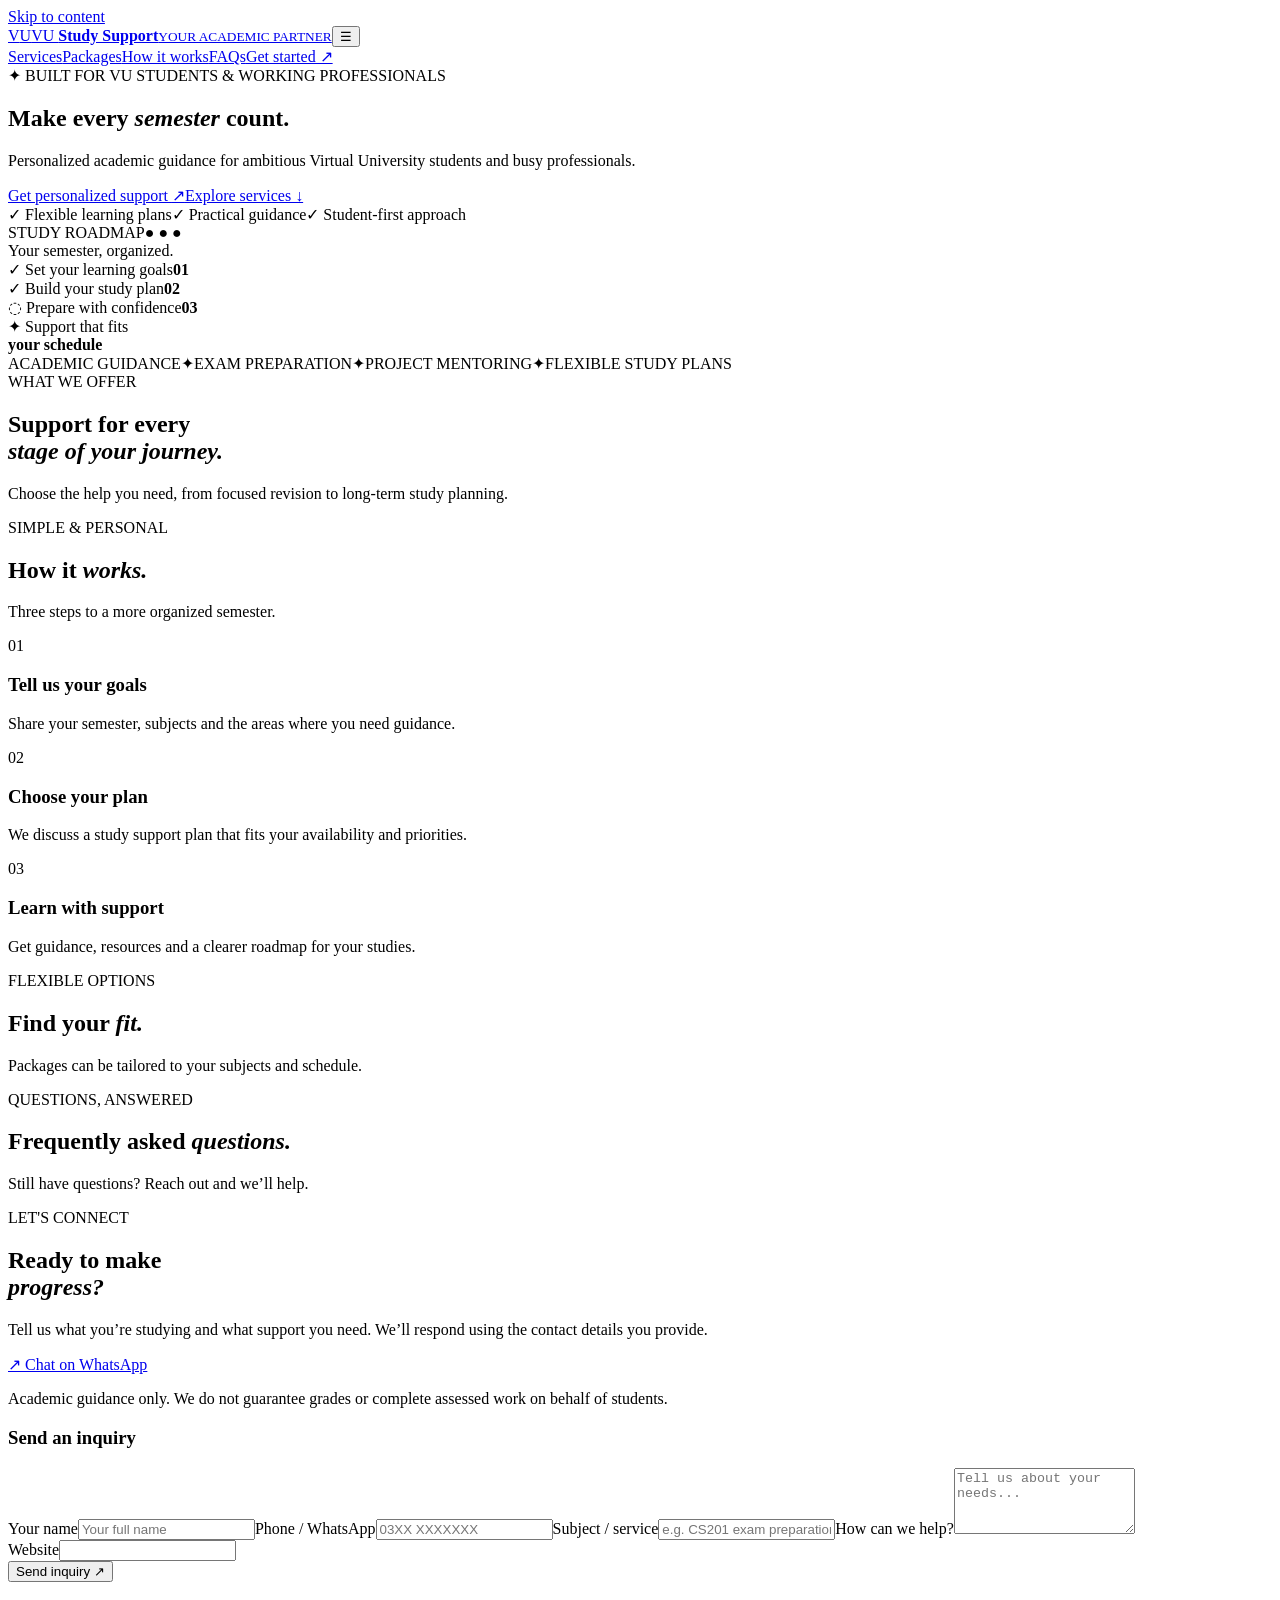
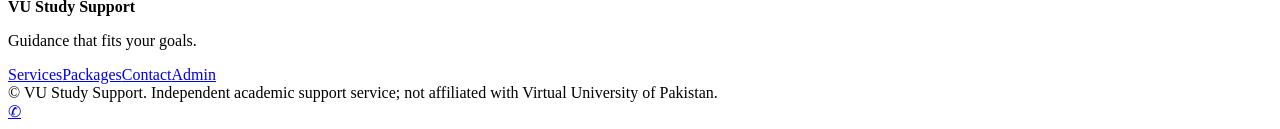
==== index.html @ 4fbc4554 "Add files via upload" ====
<!doctype html><html lang="en"><head><meta charset="utf-8"><meta name="viewport" content="width=device-width, initial-scale=1"><meta name="theme-color" content="#071327"><meta name="description" content="Flexible Virtual University study planning, academic guidance and exam preparation for busy students."><title>VU Study Support | Learn with confidence</title><link rel="stylesheet" href="/static/site.css" defer></head><body><a class="skip" href="#main">Skip to content</a><header class="nav shell"><a href="/" class="logo"><span class="logo-mark">V<span>U</span></span><span>VU <b>Study Support</b><small>YOUR ACADEMIC PARTNER</small></span></a><button id="menu" class="menu" aria-label="Toggle navigation" aria-expanded="false">☰</button><nav id="links"><a href="#services">Services</a><a href="#packages">Packages</a><a href="#process">How it works</a><a href="#faq">FAQs</a><a class="nav-cta" href="#contact">Get started ↗</a></nav></header><main id="main"><section class="hero"><div class="shell hero-grid"><div><div class="eyebrow">✦ BUILT FOR VU STUDENTS & WORKING PROFESSIONALS</div><h1>Make every <em>semester</em> count.</h1><p id="hero-subtitle" class="lead">Personalized academic guidance for ambitious Virtual University students and busy professionals.</p><div class="hero-actions"><a class="btn primary" href="#contact">Get personalized support <span>↗</span></a><a class="btn secondary" href="#services">Explore services ↓</a></div><div class="trust"><span>✓ Flexible learning plans</span><span>✓ Practical guidance</span><span>✓ Student-first approach</span></div></div><div class="hero-art"><div class="orb"></div><div class="glass big"><div class="glass-head"><span class="pill">STUDY ROADMAP</span><span class="dots">● ● ●</span></div><div class="progress-title">Your semester, organized.</div><div class="progress-bar"><span></span></div><div class="tasks"><div>✓ <span>Set your learning goals</span><b>01</b></div><div>✓ <span>Build your study plan</span><b>02</b></div><div>◌ <span>Prepare with confidence</span><b>03</b></div></div></div><div class="glass floating">✦ <span>Support that fits<br><b>your schedule</b></span></div></div></div></section><section class="strip"><div class="shell strip-items"><span>ACADEMIC GUIDANCE</span><span>✦</span><span>EXAM PREPARATION</span><span>✦</span><span>PROJECT MENTORING</span><span>✦</span><span>FLEXIBLE STUDY PLANS</span></div></section><section id="services" class="section shell"><div class="section-top"><div><div class="eyebrow dark">WHAT WE OFFER</div><h2>Support for every<br><em>stage of your journey.</em></h2></div><p>Choose the help you need, from focused revision to long-term study planning.</p></div><div id="service-grid" class="cards three" aria-live="polite"></div></section><section id="process" class="section tinted"><div class="shell"><div class="center"><div class="eyebrow dark">SIMPLE & PERSONAL</div><h2>How it <em>works.</em></h2><p>Three steps to a more organized semester.</p></div><div class="cards three steps"><article><span>01</span><h3>Tell us your goals</h3><p>Share your semester, subjects and the areas where you need guidance.</p></article><article><span>02</span><h3>Choose your plan</h3><p>We discuss a study support plan that fits your availability and priorities.</p></article><article><span>03</span><h3>Learn with support</h3><p>Get guidance, resources and a clearer roadmap for your studies.</p></article></div></div></section><section id="packages" class="section shell"><div class="center"><div class="eyebrow dark">FLEXIBLE OPTIONS</div><h2>Find your <em>fit.</em></h2><p>Packages can be tailored to your subjects and schedule.</p></div><div id="package-grid" class="cards three"></div></section><section id="faq" class="section tinted"><div class="shell faq-layout"><div><div class="eyebrow dark">QUESTIONS, ANSWERED</div><h2>Frequently asked <em>questions.</em></h2><p>Still have questions? Reach out and we’ll help.</p></div><div id="faq-list"></div></div></section><section id="contact" class="section shell contact-layout"><div><div class="eyebrow dark">LET'S CONNECT</div><h2>Ready to make<br><em>progress?</em></h2><p>Tell us what you’re studying and what support you need. We’ll respond using the contact details you provide.</p><a id="whatsapp-link" class="whatsapp-link" href="https://wa.me/923098851445" target="_blank" rel="noopener noreferrer">↗ Chat on WhatsApp</a><p class="tiny">Academic guidance only. We do not guarantee grades or complete assessed work on behalf of students.</p></div><form id="inquiry-form" class="form-card"><h3>Send an inquiry</h3><label>Your name<input name="name" required minlength="2" maxlength="80" autocomplete="name" placeholder="Your full name"></label><label>Phone / WhatsApp<input name="phone" required minlength="9" maxlength="22" autocomplete="tel" placeholder="03XX XXXXXXX"></label><label>Subject / service<input name="subject" required minlength="2" maxlength="100" placeholder="e.g. CS201 exam preparation"></label><label>How can we help?<textarea name="message" required minlength="5" maxlength="1500" rows="4" placeholder="Tell us about your needs..."></textarea></label><div class="honeypot"><label>Website<input name="website" tabindex="-1" autocomplete="off"></label></div><button type="submit" class="btn primary wide">Send inquiry ↗</button><p id="form-status" role="status" aria-live="polite"></p></form></section></main><footer><div class="shell footer-inner"><div><strong>VU Study Support</strong><p>Guidance that fits your goals.</p></div><div><a href="#services">Services</a><a href="#packages">Packages</a><a href="#contact">Contact</a><a href="/admin">Admin</a></div></div><div class="shell footer-bottom">© <span id="year"></span> VU Study Support. Independent academic support service; not affiliated with Virtual University of Pakistan.</div></footer><a id="floating-wa" class="wa-float" href="https://wa.me/923098851445" target="_blank" rel="noopener noreferrer" aria-label="Contact on WhatsApp">✆</a><script src="/static/site.js" defer></script></body></html>
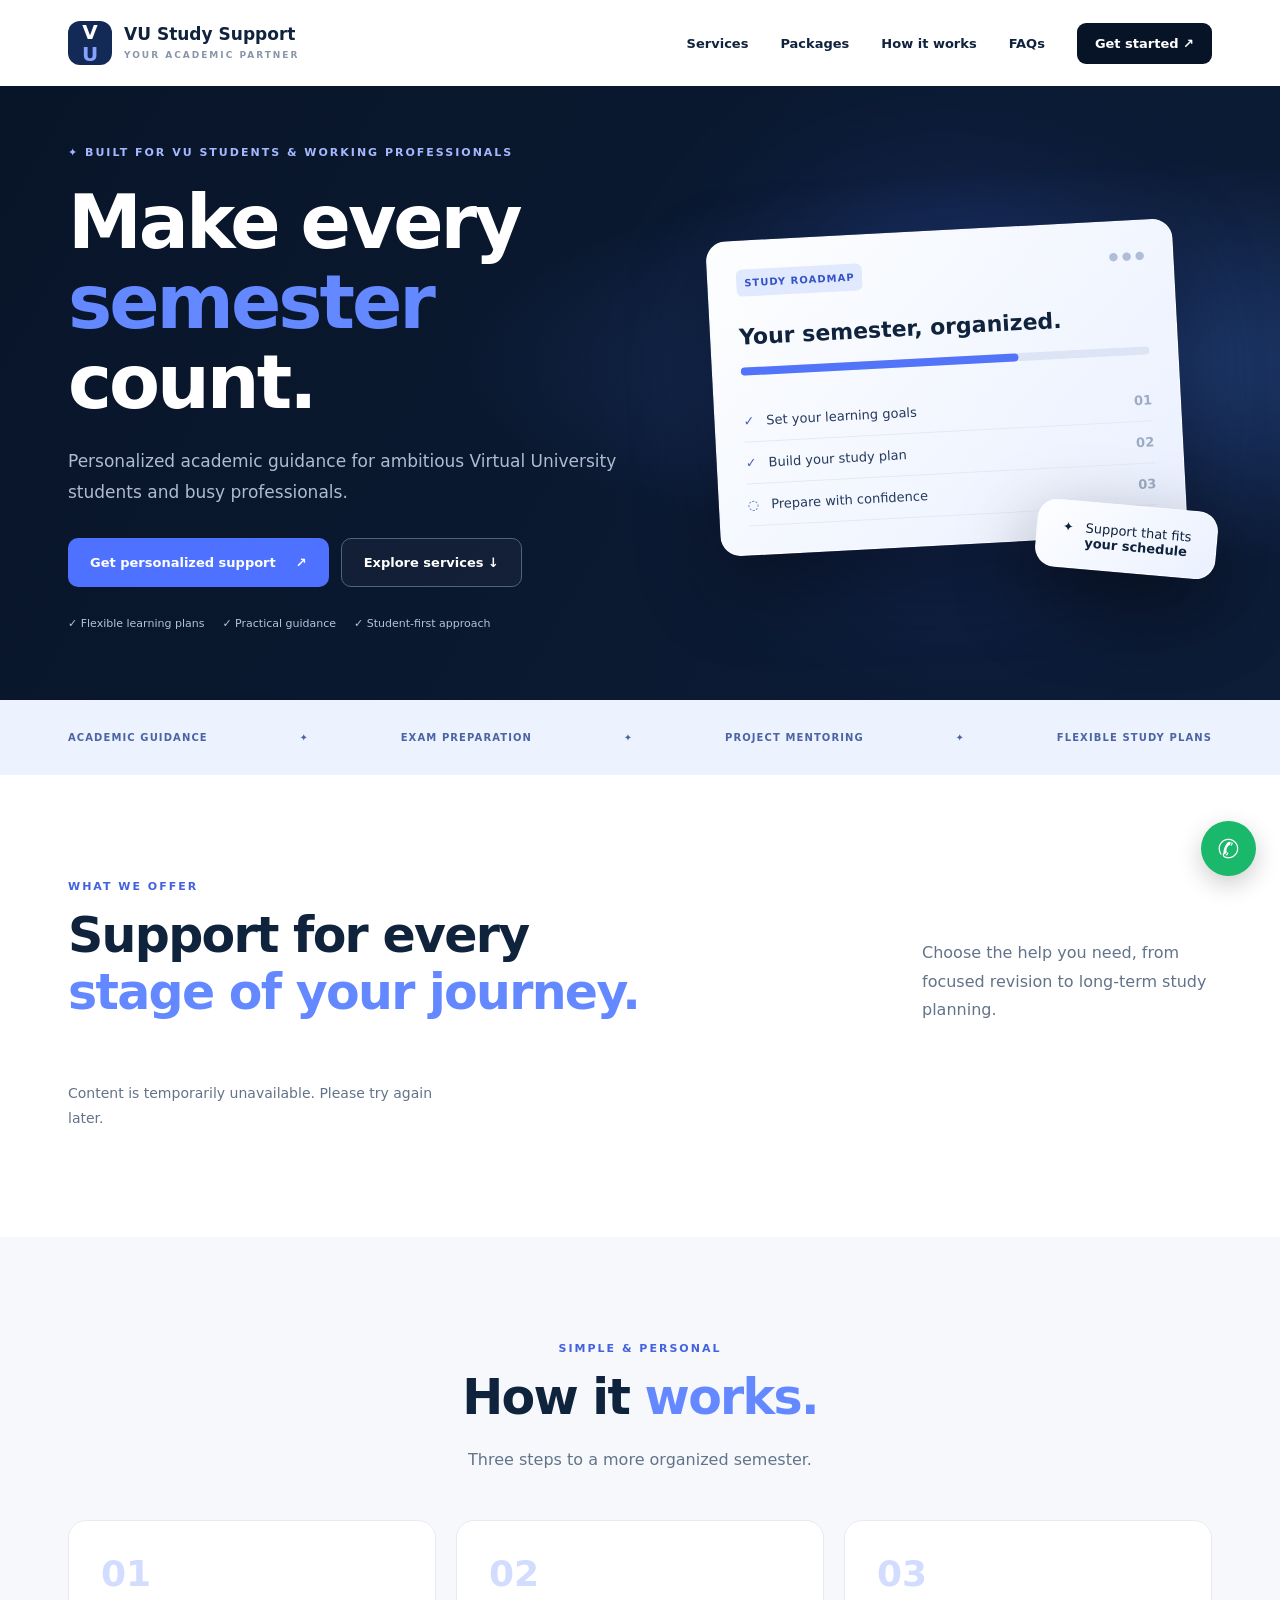
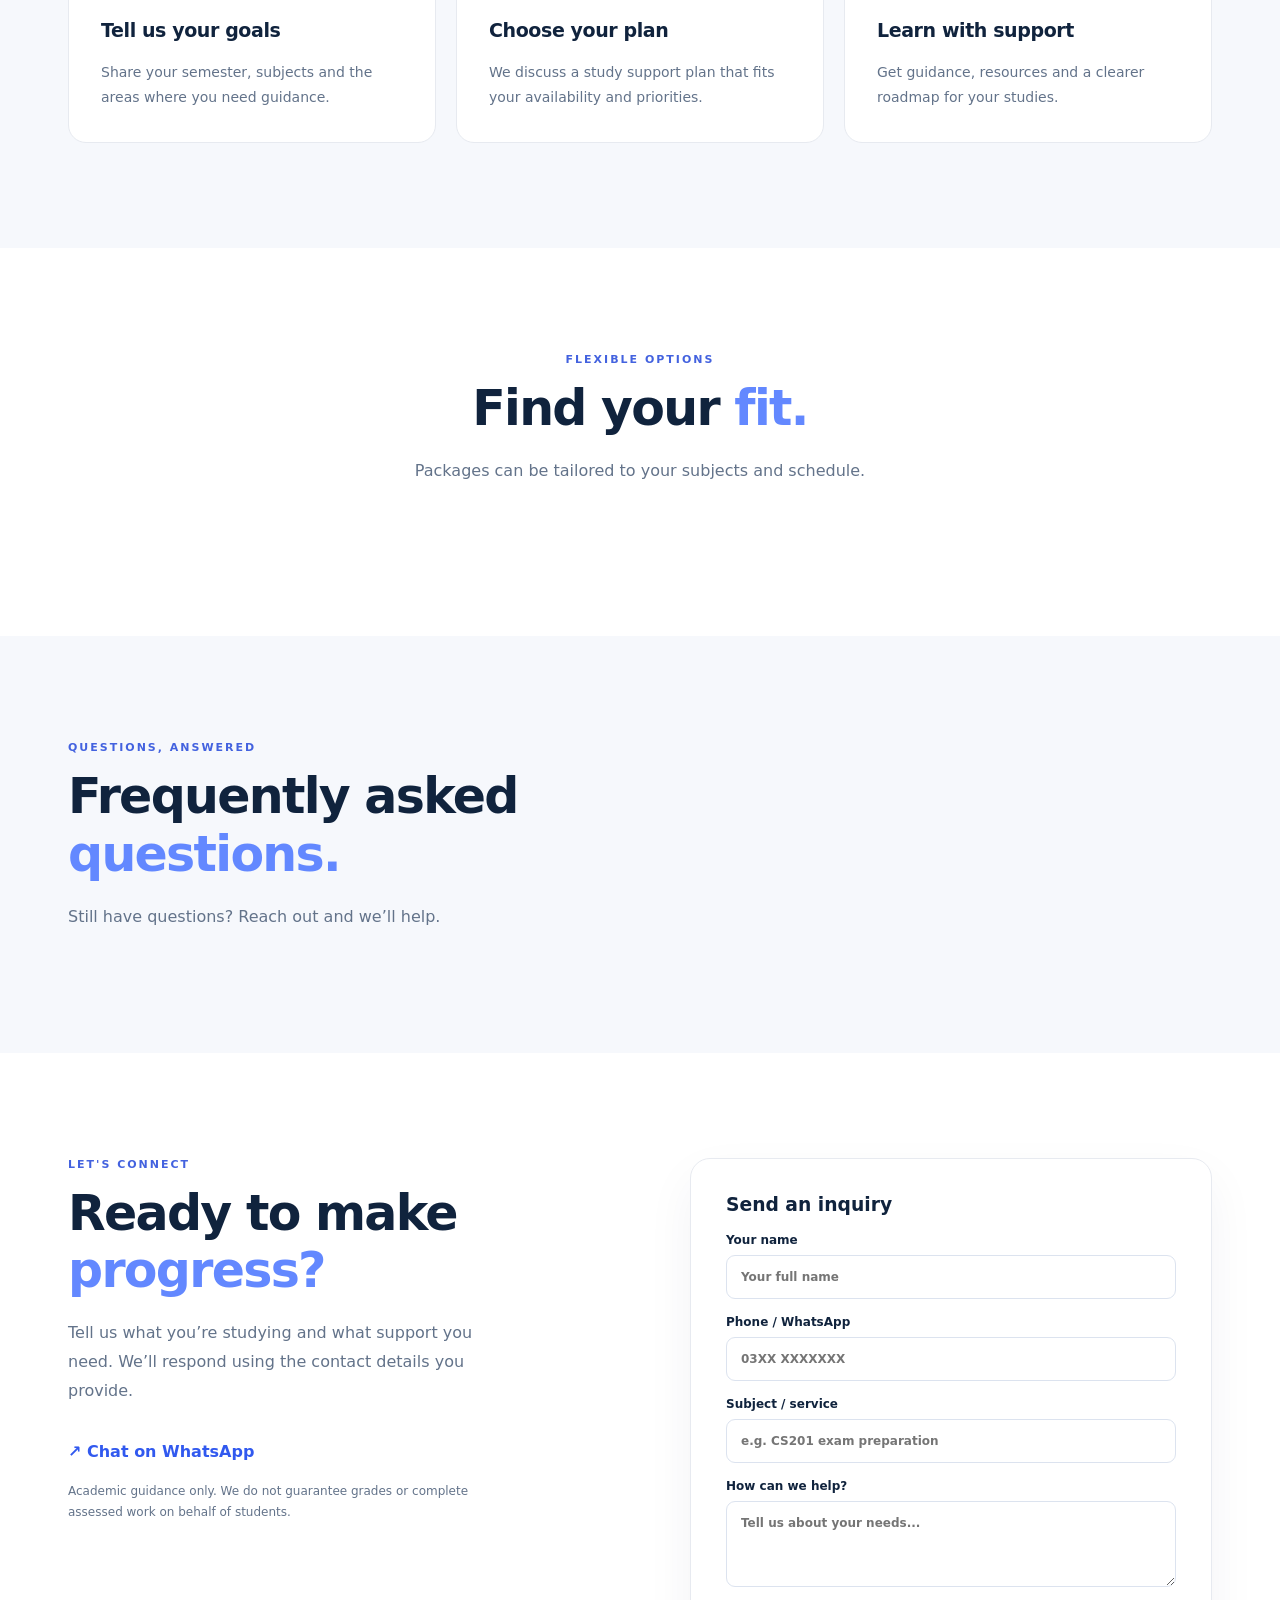
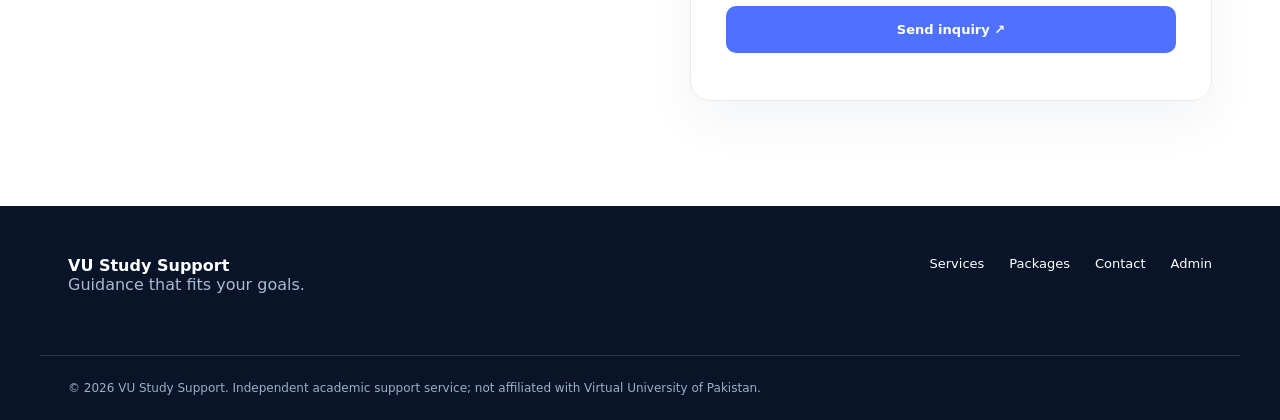
==== commit 06bc6f50: "Fix stylesheet and JS URLs for Vercel static hosting" ====
--- a/index.html
+++ b/index.html
@@ -1 +1 @@
-<!doctype html><html lang="en"><head><meta charset="utf-8"><meta name="viewport" content="width=device-width, initial-scale=1"><meta name="theme-color" content="#071327"><meta name="description" content="Flexible Virtual University study planning, academic guidance and exam preparation for busy students."><title>VU Study Support | Learn with confidence</title><link rel="stylesheet" href="/static/site.css" defer></head><body><a class="skip" href="#main">Skip to content</a><header class="nav shell"><a href="/" class="logo"><span class="logo-mark">V<span>U</span></span><span>VU <b>Study Support</b><small>YOUR ACADEMIC PARTNER</small></span></a><button id="menu" class="menu" aria-label="Toggle navigation" aria-expanded="false">☰</button><nav id="links"><a href="#services">Services</a><a href="#packages">Packages</a><a href="#process">How it works</a><a href="#faq">FAQs</a><a class="nav-cta" href="#contact">Get started ↗</a></nav></header><main id="main"><section class="hero"><div class="shell hero-grid"><div><div class="eyebrow">✦ BUILT FOR VU STUDENTS & WORKING PROFESSIONALS</div><h1>Make every <em>semester</em> count.</h1><p id="hero-subtitle" class="lead">Personalized academic guidance for ambitious Virtual University students and busy professionals.</p><div class="hero-actions"><a class="btn primary" href="#contact">Get personalized support <span>↗</span></a><a class="btn secondary" href="#services">Explore services ↓</a></div><div class="trust"><span>✓ Flexible learning plans</span><span>✓ Practical guidance</span><span>✓ Student-first approach</span></div></div><div class="hero-art"><div class="orb"></div><div class="glass big"><div class="glass-head"><span class="pill">STUDY ROADMAP</span><span class="dots">● ● ●</span></div><div class="progress-title">Your semester, organized.</div><div class="progress-bar"><span></span></div><div class="tasks"><div>✓ <span>Set your learning goals</span><b>01</b></div><div>✓ <span>Build your study plan</span><b>02</b></div><div>◌ <span>Prepare with confidence</span><b>03</b></div></div></div><div class="glass floating">✦ <span>Support that fits<br><b>your schedule</b></span></div></div></div></section><section class="strip"><div class="shell strip-items"><span>ACADEMIC GUIDANCE</span><span>✦</span><span>EXAM PREPARATION</span><span>✦</span><span>PROJECT MENTORING</span><span>✦</span><span>FLEXIBLE STUDY PLANS</span></div></section><section id="services" class="section shell"><div class="section-top"><div><div class="eyebrow dark">WHAT WE OFFER</div><h2>Support for every<br><em>stage of your journey.</em></h2></div><p>Choose the help you need, from focused revision to long-term study planning.</p></div><div id="service-grid" class="cards three" aria-live="polite"></div></section><section id="process" class="section tinted"><div class="shell"><div class="center"><div class="eyebrow dark">SIMPLE & PERSONAL</div><h2>How it <em>works.</em></h2><p>Three steps to a more organized semester.</p></div><div class="cards three steps"><article><span>01</span><h3>Tell us your goals</h3><p>Share your semester, subjects and the areas where you need guidance.</p></article><article><span>02</span><h3>Choose your plan</h3><p>We discuss a study support plan that fits your availability and priorities.</p></article><article><span>03</span><h3>Learn with support</h3><p>Get guidance, resources and a clearer roadmap for your studies.</p></article></div></div></section><section id="packages" class="section shell"><div class="center"><div class="eyebrow dark">FLEXIBLE OPTIONS</div><h2>Find your <em>fit.</em></h2><p>Packages can be tailored to your subjects and schedule.</p></div><div id="package-grid" class="cards three"></div></section><section id="faq" class="section tinted"><div class="shell faq-layout"><div><div class="eyebrow dark">QUESTIONS, ANSWERED</div><h2>Frequently asked <em>questions.</em></h2><p>Still have questions? Reach out and we’ll help.</p></div><div id="faq-list"></div></div></section><section id="contact" class="section shell contact-layout"><div><div class="eyebrow dark">LET'S CONNECT</div><h2>Ready to make<br><em>progress?</em></h2><p>Tell us what you’re studying and what support you need. We’ll respond using the contact details you provide.</p><a id="whatsapp-link" class="whatsapp-link" href="https://wa.me/923098851445" target="_blank" rel="noopener noreferrer">↗ Chat on WhatsApp</a><p class="tiny">Academic guidance only. We do not guarantee grades or complete assessed work on behalf of students.</p></div><form id="inquiry-form" class="form-card"><h3>Send an inquiry</h3><label>Your name<input name="name" required minlength="2" maxlength="80" autocomplete="name" placeholder="Your full name"></label><label>Phone / WhatsApp<input name="phone" required minlength="9" maxlength="22" autocomplete="tel" placeholder="03XX XXXXXXX"></label><label>Subject / service<input name="subject" required minlength="2" maxlength="100" placeholder="e.g. CS201 exam preparation"></label><label>How can we help?<textarea name="message" required minlength="5" maxlength="1500" rows="4" placeholder="Tell us about your needs..."></textarea></label><div class="honeypot"><label>Website<input name="website" tabindex="-1" autocomplete="off"></label></div><button type="submit" class="btn primary wide">Send inquiry ↗</button><p id="form-status" role="status" aria-live="polite"></p></form></section></main><footer><div class="shell footer-inner"><div><strong>VU Study Support</strong><p>Guidance that fits your goals.</p></div><div><a href="#services">Services</a><a href="#packages">Packages</a><a href="#contact">Contact</a><a href="/admin">Admin</a></div></div><div class="shell footer-bottom">© <span id="year"></span> VU Study Support. Independent academic support service; not affiliated with Virtual University of Pakistan.</div></footer><a id="floating-wa" class="wa-float" href="https://wa.me/923098851445" target="_blank" rel="noopener noreferrer" aria-label="Contact on WhatsApp">✆</a><script src="/static/site.js" defer></script></body></html>
+<!doctype html><html lang="en"><head><meta charset="utf-8"><meta name="viewport" content="width=device-width, initial-scale=1"><meta name="theme-color" content="#071327"><meta name="description" content="Flexible Virtual University study planning, academic guidance and exam preparation for busy students."><title>VU Study Support | Learn with confidence</title><link rel="stylesheet" href="/site.css"></head><body><a class="skip" href="#main">Skip to content</a><header class="nav shell"><a href="/" class="logo"><span class="logo-mark">V<span>U</span></span><span>VU <b>Study Support</b><small>YOUR ACADEMIC PARTNER</small></span></a><button id="menu" class="menu" aria-label="Toggle navigation" aria-expanded="false">☰</button><nav id="links"><a href="#services">Services</a><a href="#packages">Packages</a><a href="#process">How it works</a><a href="#faq">FAQs</a><a class="nav-cta" href="#contact">Get started ↗</a></nav></header><main id="main"><section class="hero"><div class="shell hero-grid"><div><div class="eyebrow">✦ BUILT FOR VU STUDENTS & WORKING PROFESSIONALS</div><h1>Make every <em>semester</em> count.</h1><p id="hero-subtitle" class="lead">Personalized academic guidance for ambitious Virtual University students and busy professionals.</p><div class="hero-actions"><a class="btn primary" href="#contact">Get personalized support <span>↗</span></a><a class="btn secondary" href="#services">Explore services ↓</a></div><div class="trust"><span>✓ Flexible learning plans</span><span>✓ Practical guidance</span><span>✓ Student-first approach</span></div></div><div class="hero-art"><div class="orb"></div><div class="glass big"><div class="glass-head"><span class="pill">STUDY ROADMAP</span><span class="dots">● ● ●</span></div><div class="progress-title">Your semester, organized.</div><div class="progress-bar"><span></span></div><div class="tasks"><div>✓ <span>Set your learning goals</span><b>01</b></div><div>✓ <span>Build your study plan</span><b>02</b></div><div>◌ <span>Prepare with confidence</span><b>03</b></div></div></div><div class="glass floating">✦ <span>Support that fits<br><b>your schedule</b></span></div></div></div></section><section class="strip"><div class="shell strip-items"><span>ACADEMIC GUIDANCE</span><span>✦</span><span>EXAM PREPARATION</span><span>✦</span><span>PROJECT MENTORING</span><span>✦</span><span>FLEXIBLE STUDY PLANS</span></div></section><section id="services" class="section shell"><div class="section-top"><div><div class="eyebrow dark">WHAT WE OFFER</div><h2>Support for every<br><em>stage of your journey.</em></h2></div><p>Choose the help you need, from focused revision to long-term study planning.</p></div><div id="service-grid" class="cards three" aria-live="polite"></div></section><section id="process" class="section tinted"><div class="shell"><div class="center"><div class="eyebrow dark">SIMPLE & PERSONAL</div><h2>How it <em>works.</em></h2><p>Three steps to a more organized semester.</p></div><div class="cards three steps"><article><span>01</span><h3>Tell us your goals</h3><p>Share your semester, subjects and the areas where you need guidance.</p></article><article><span>02</span><h3>Choose your plan</h3><p>We discuss a study support plan that fits your availability and priorities.</p></article><article><span>03</span><h3>Learn with support</h3><p>Get guidance, resources and a clearer roadmap for your studies.</p></article></div></div></section><section id="packages" class="section shell"><div class="center"><div class="eyebrow dark">FLEXIBLE OPTIONS</div><h2>Find your <em>fit.</em></h2><p>Packages can be tailored to your subjects and schedule.</p></div><div id="package-grid" class="cards three"></div></section><section id="faq" class="section tinted"><div class="shell faq-layout"><div><div class="eyebrow dark">QUESTIONS, ANSWERED</div><h2>Frequently asked <em>questions.</em></h2><p>Still have questions? Reach out and we’ll help.</p></div><div id="faq-list"></div></div></section><section id="contact" class="section shell contact-layout"><div><div class="eyebrow dark">LET'S CONNECT</div><h2>Ready to make<br><em>progress?</em></h2><p>Tell us what you’re studying and what support you need. We’ll respond using the contact details you provide.</p><a id="whatsapp-link" class="whatsapp-link" href="https://wa.me/923098851445" target="_blank" rel="noopener noreferrer">↗ Chat on WhatsApp</a><p class="tiny">Academic guidance only. We do not guarantee grades or complete assessed work on behalf of students.</p></div><form id="inquiry-form" class="form-card"><h3>Send an inquiry</h3><label>Your name<input name="name" required minlength="2" maxlength="80" autocomplete="name" placeholder="Your full name"></label><label>Phone / WhatsApp<input name="phone" required minlength="9" maxlength="22" autocomplete="tel" placeholder="03XX XXXXXXX"></label><label>Subject / service<input name="subject" required minlength="2" maxlength="100" placeholder="e.g. CS201 exam preparation"></label><label>How can we help?<textarea name="message" required minlength="5" maxlength="1500" rows="4" placeholder="Tell us about your needs..."></textarea></label><div class="honeypot"><label>Website<input name="website" tabindex="-1" autocomplete="off"></label></div><button type="submit" class="btn primary wide">Send inquiry ↗</button><p id="form-status" role="status" aria-live="polite"></p></form></section></main><footer><div class="shell footer-inner"><div><strong>VU Study Support</strong><p>Guidance that fits your goals.</p></div><div><a href="#services">Services</a><a href="#packages">Packages</a><a href="#contact">Contact</a><a href="/admin">Admin</a></div></div><div class="shell footer-bottom">© <span id="year"></span> VU Study Support. Independent academic support service; not affiliated with Virtual University of Pakistan.</div></footer><a id="floating-wa" class="wa-float" href="https://wa.me/923098851445" target="_blank" rel="noopener noreferrer" aria-label="Contact on WhatsApp">✆</a><script src="/site.js" defer></script></body></html>
--- a/site.css
+++ b/site.css
@@ -0,0 +1,2 @@
+@import url('');
+:root{--ink:#10233d;--muted:#63738a;--navy:#071327;--blue:#3159ef;--line:#e7eaf0;--cream:#f6f8fc;--radius:18px;font-family:Inter,ui-sans-serif,system-ui,-apple-system,Segoe UI,Arial,sans-serif}*{box-sizing:border-box}html{scroll-behavior:smooth}body{margin:0;color:var(--ink);background:white}a{color:inherit;text-decoration:none}button,input,textarea{font:inherit}button{cursor:pointer}.shell{max-width:1200px;padding:0 28px;margin:auto}.skip{position:absolute;left:-9999px}.skip:focus{left:15px;top:15px;z-index:99;background:#fff;padding:10px}.nav{height:86px;display:flex;align-items:center;justify-content:space-between;gap:30px}.logo{display:flex;align-items:center;gap:12px;font-size:17px;font-weight:600;line-height:1.1}.logo small{display:block;font-size:9px;letter-spacing:2px;color:#8996aa;margin-top:7px}.logo-mark{display:grid;place-items:center;background:#142a56;color:#fff;border-radius:12px;width:44px;height:44px;font-weight:800;font-size:20px}.logo-mark span{color:#86a2ff}.nav nav{display:flex;align-items:center;gap:32px;font-size:13px;font-weight:650}.nav nav a:hover{color:var(--blue)}.nav-cta{padding:13px 18px;background:var(--navy);border-radius:9px;color:#fff!important}.menu{display:none;background:none;border:0;font-size:24px}.hero{background:radial-gradient(ellipse at 88% 45%,#1d3769 0%,transparent 42%),linear-gradient(120deg,#081529,#0d1c37);color:#fff;overflow:hidden}.hero-grid{min-height:595px;display:grid;grid-template-columns:1.08fr 1fr;align-items:center;gap:40px;padding-top:60px;padding-bottom:70px}.eyebrow{font-size:11px;font-weight:800;letter-spacing:2px;color:#a5b8ff}.eyebrow.dark{color:#4362df}h1,h2,h3,p{margin-top:0}h1{font-size:clamp(46px,5.8vw,77px);line-height:1.075;letter-spacing:-3px;margin:24px 0}h1 em,h2 em{font-style:normal;color:#6388ff}.lead{font-size:17px;line-height:1.8;color:#aebbd1;max-width:550px}.hero-actions{display:flex;gap:12px;flex-wrap:wrap;margin:30px 0}.btn{border:0;border-radius:10px;padding:16px 22px;font-size:13px;font-weight:750;display:inline-flex;align-items:center;justify-content:center;gap:20px;transition:transform .2s,box-shadow .2s}.btn:hover{transform:translateY(-2px);box-shadow:0 8px 20px #0002}.primary{background:#4e72ff;color:#fff}.secondary{border:1px solid #50627e;color:#fff;background:#ffffff08}.trust{display:flex;gap:18px;flex-wrap:wrap;font-size:11px;color:#b6c3d8}.hero-art{height:400px;position:relative;display:flex;align-items:center;justify-content:center}.orb{position:absolute;width:340px;height:340px;border-radius:50%;background:#3d65e9;filter:blur(95px);opacity:.32}.glass{background:linear-gradient(135deg,#fdfefe,#eaf0ff);border:1px solid #fff8;box-shadow:0 30px 80px #0006;color:var(--ink);border-radius:20px;position:relative}.glass.big{width:88%;padding:28px;transform:rotate(-3deg)}.glass-head{display:flex;justify-content:space-between}.pill{font-size:10px;color:#3454c7;background:#e1e9ff;padding:8px;border-radius:6px;font-weight:800;letter-spacing:1px}.dots{color:#afbdd7;font-size:11px}.progress-title{font-size:22px;font-weight:800;margin:28px 0 18px}.progress-bar{height:8px;border-radius:10px;background:#dce4f5}.progress-bar span{display:block;width:68%;height:100%;background:#5274f8;border-radius:10px}.tasks{margin-top:25px}.tasks div{padding:13px 0;border-bottom:1px solid #e5e9f2;display:flex;gap:12px;font-size:13px;color:#4964bd}.tasks span{flex:1;color:#253a5d}.tasks b{color:#9cabc3}.floating{position:absolute;right:-5px;bottom:15px;padding:18px 25px;display:flex;gap:12px;font-size:13px;transform:rotate(5deg)}.strip{background:#edf2ff}.strip-items{min-height:75px;display:flex;align-items:center;justify-content:space-between;gap:10px;font-size:10px;letter-spacing:1.1px;font-weight:850;color:#4b64a4}.section{padding-top:105px;padding-bottom:105px;scroll-margin-top:20px}.section-top{display:flex;align-items:end;justify-content:space-between;gap:50px;margin-bottom:40px}.section-top>p{max-width:290px}.section h2{font-size:clamp(32px,4vw,49px);line-height:1.17;letter-spacing:-1.7px;margin:14px 0 20px}.section p{color:var(--muted);line-height:1.8}.cards{display:grid;gap:20px}.three{grid-template-columns:repeat(3,minmax(0,1fr))}.service-card,.package-card,.steps article{padding:32px;border:1px solid var(--line);border-radius:var(--radius);background:#fff;transition:transform .2s,box-shadow .2s}.service-card:hover,.package-card:hover{transform:translateY(-4px);box-shadow:0 15px 35px #152c5212}.service-icon{width:50px;height:50px;display:grid;place-items:center;border-radius:12px;background:#eef2ff;color:#496af0;font-size:23px;margin-bottom:25px}.cards h3{font-size:19px;letter-spacing:-.4px}.cards p{font-size:14px;margin-bottom:0}.tinted{background:var(--cream)}.center{text-align:center;max-width:650px;margin:0 auto 45px}.steps article span{font-size:36px;font-weight:800;color:#d2dcff}.steps h3{margin-top:25px}.package-card{display:flex;flex-direction:column}.package-card:nth-child(2){border:2px solid #5274f8;box-shadow:0 15px 30px #496af011}.package-card .price{font-size:21px;font-weight:850;color:#3159ef;margin:18px 0}.package-card ul{list-style:none;padding:0;margin:8px 0 30px;flex:1}.package-card li{font-size:13px;padding:10px 0;border-bottom:1px solid var(--line)}.package-card li:before{content:'✓';color:#3159ef;margin-right:9px}.package-card .btn{background:#10233d;color:#fff}.faq-layout{display:grid;grid-template-columns:1fr 1.2fr;gap:80px}details{border-bottom:1px solid #dce2eb;padding:20px 0}summary{cursor:pointer;font-weight:750;list-style:none;display:flex;justify-content:space-between;gap:20px}summary:after{content:'+';color:#4e72ff;font-size:23px}details[open] summary:after{content:'−'}details p{font-size:14px;padding-top:12px}.contact-layout{display:grid;grid-template-columns:1fr 1fr;gap:100px}.contact-layout>div>p{max-width:420px}.whatsapp-link{display:inline-block;color:#3159ef;font-weight:800;margin:20px 0}.tiny{font-size:12px}.form-card{padding:35px;border:1px solid var(--line);border-radius:20px;box-shadow:0 20px 50px #142b4e0d}.form-card label{display:block;font-size:12px;font-weight:750;margin:16px 0}.form-card input,.form-card textarea{width:100%;border:1px solid #dce3ef;border-radius:9px;padding:14px;margin-top:8px;outline:none;color:var(--ink)}.form-card input:focus,.form-card textarea:focus{border-color:#496af0;box-shadow:0 0 0 3px #496af01a}.wide{width:100%}.honeypot{position:absolute;left:-9999px}.form-card #form-status{font-size:13px;margin:12px 0 0}footer{background:#081529;color:#fff;padding:50px 0 25px}.footer-inner{display:flex;justify-content:space-between;gap:30px}.footer-inner p{color:#aab9cf}.footer-inner>div:last-child{display:flex;gap:25px;flex-wrap:wrap;font-size:13px}.footer-bottom{border-top:1px solid #28354a;margin-top:45px;padding-top:25px;color:#9caec9;font-size:12px}.wa-float{position:fixed;right:24px;bottom:24px;z-index:10;width:55px;height:55px;display:grid;place-items:center;background:#19b86a;color:#fff;border-radius:50%;box-shadow:0 8px 25px #0003;font-size:26px}@media(max-width:950px){.hero-grid{grid-template-columns:1fr}.hero-art{max-width:600px;width:100%;margin:auto}.three{grid-template-columns:repeat(2,minmax(0,1fr))}.faq-layout,.contact-layout{gap:35px}.nav nav{gap:14px}.strip-items{flex-wrap:wrap;padding:20px}}@media(max-width:650px){.shell{padding-left:20px;padding-right:20px}.nav{height:75px}.menu{display:block}.nav nav{display:none;position:absolute;top:75px;left:0;right:0;background:#fff;z-index:20;flex-direction:column;padding:24px;box-shadow:0 20px 30px #0002;align-items:stretch}.nav nav.open{display:flex}.hero-grid{padding-top:70px;padding-bottom:50px}.hero-art{height:330px}.glass.big{width:95%;padding:18px}.floating{right:0;bottom:0;padding:12px}.section{padding-top:70px;padding-bottom:70px}.section-top{display:block}.three,.faq-layout,.contact-layout{grid-template-columns:1fr}.strip-items{justify-content:center}.footer-inner{display:block}.footer-inner>div:last-child{margin-top:25px}.form-card{padding:22px}h1{letter-spacing:-2px}.trust{gap:10px}}
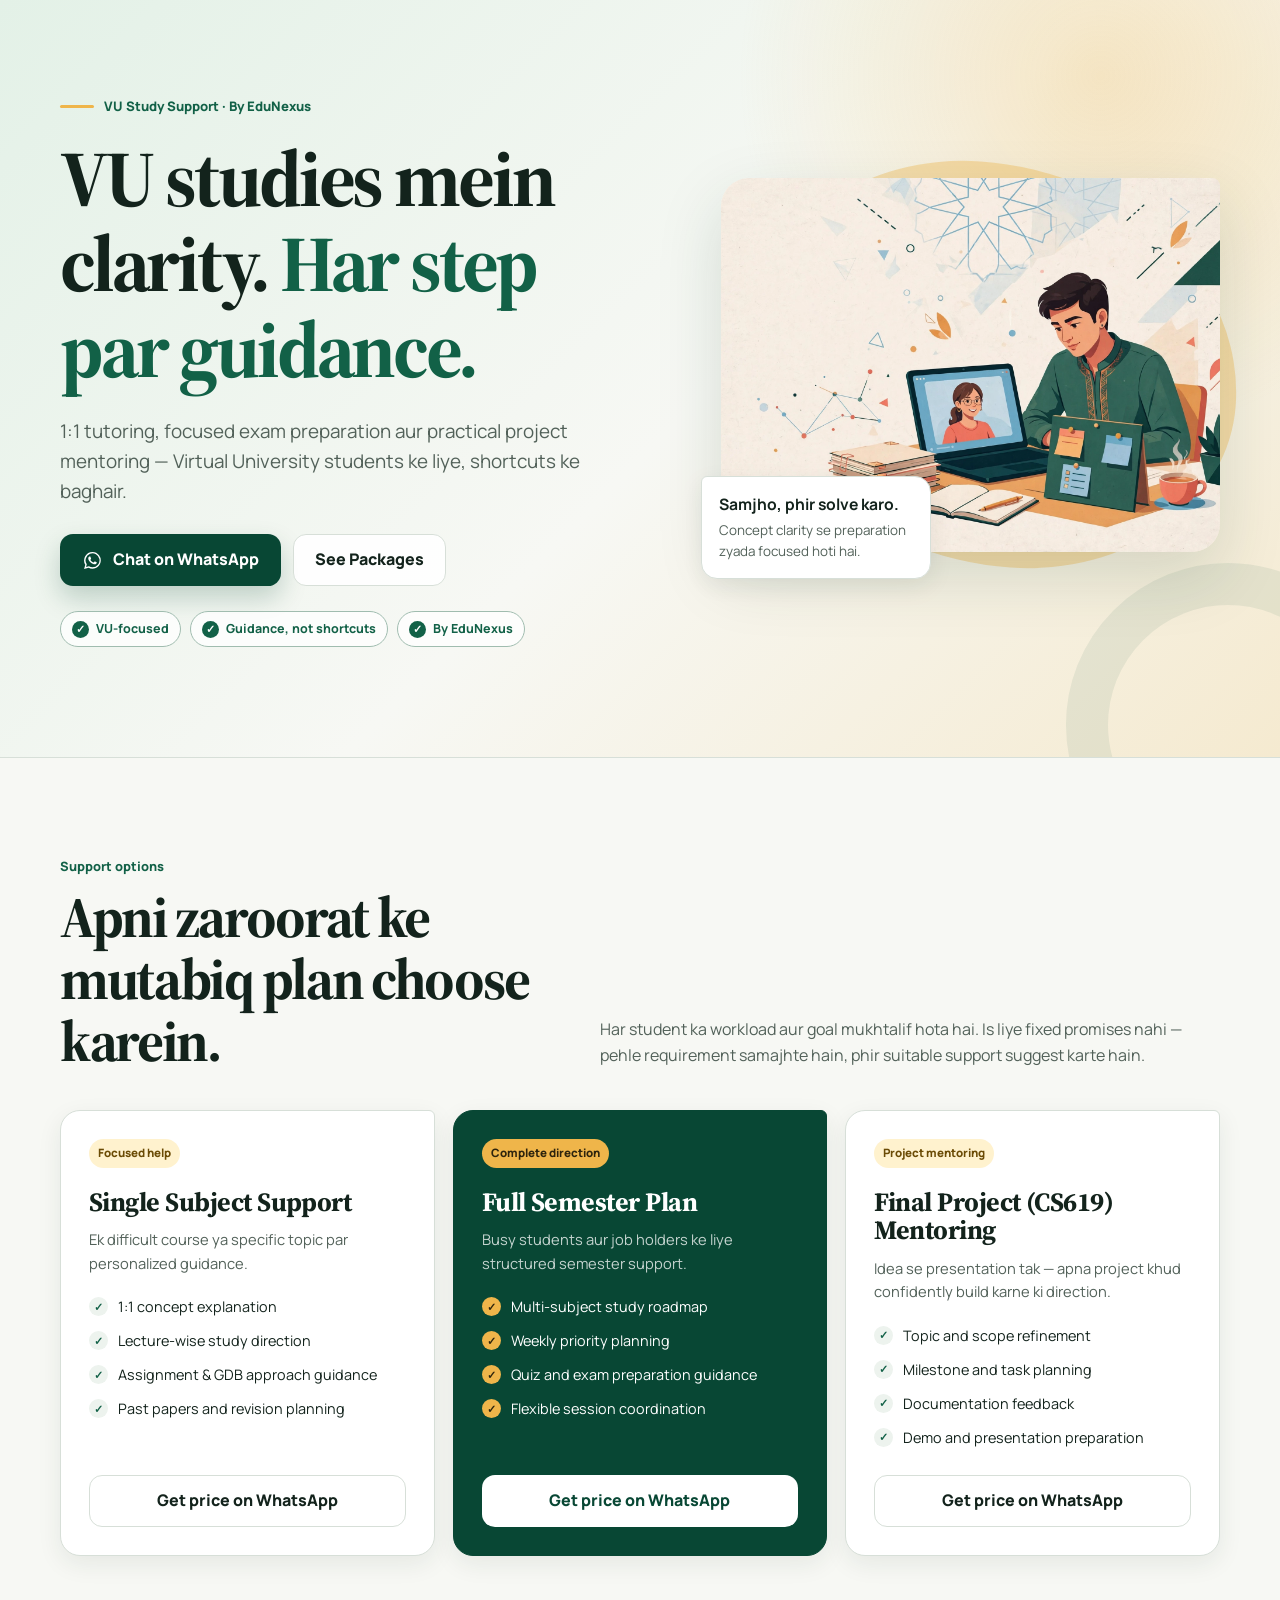
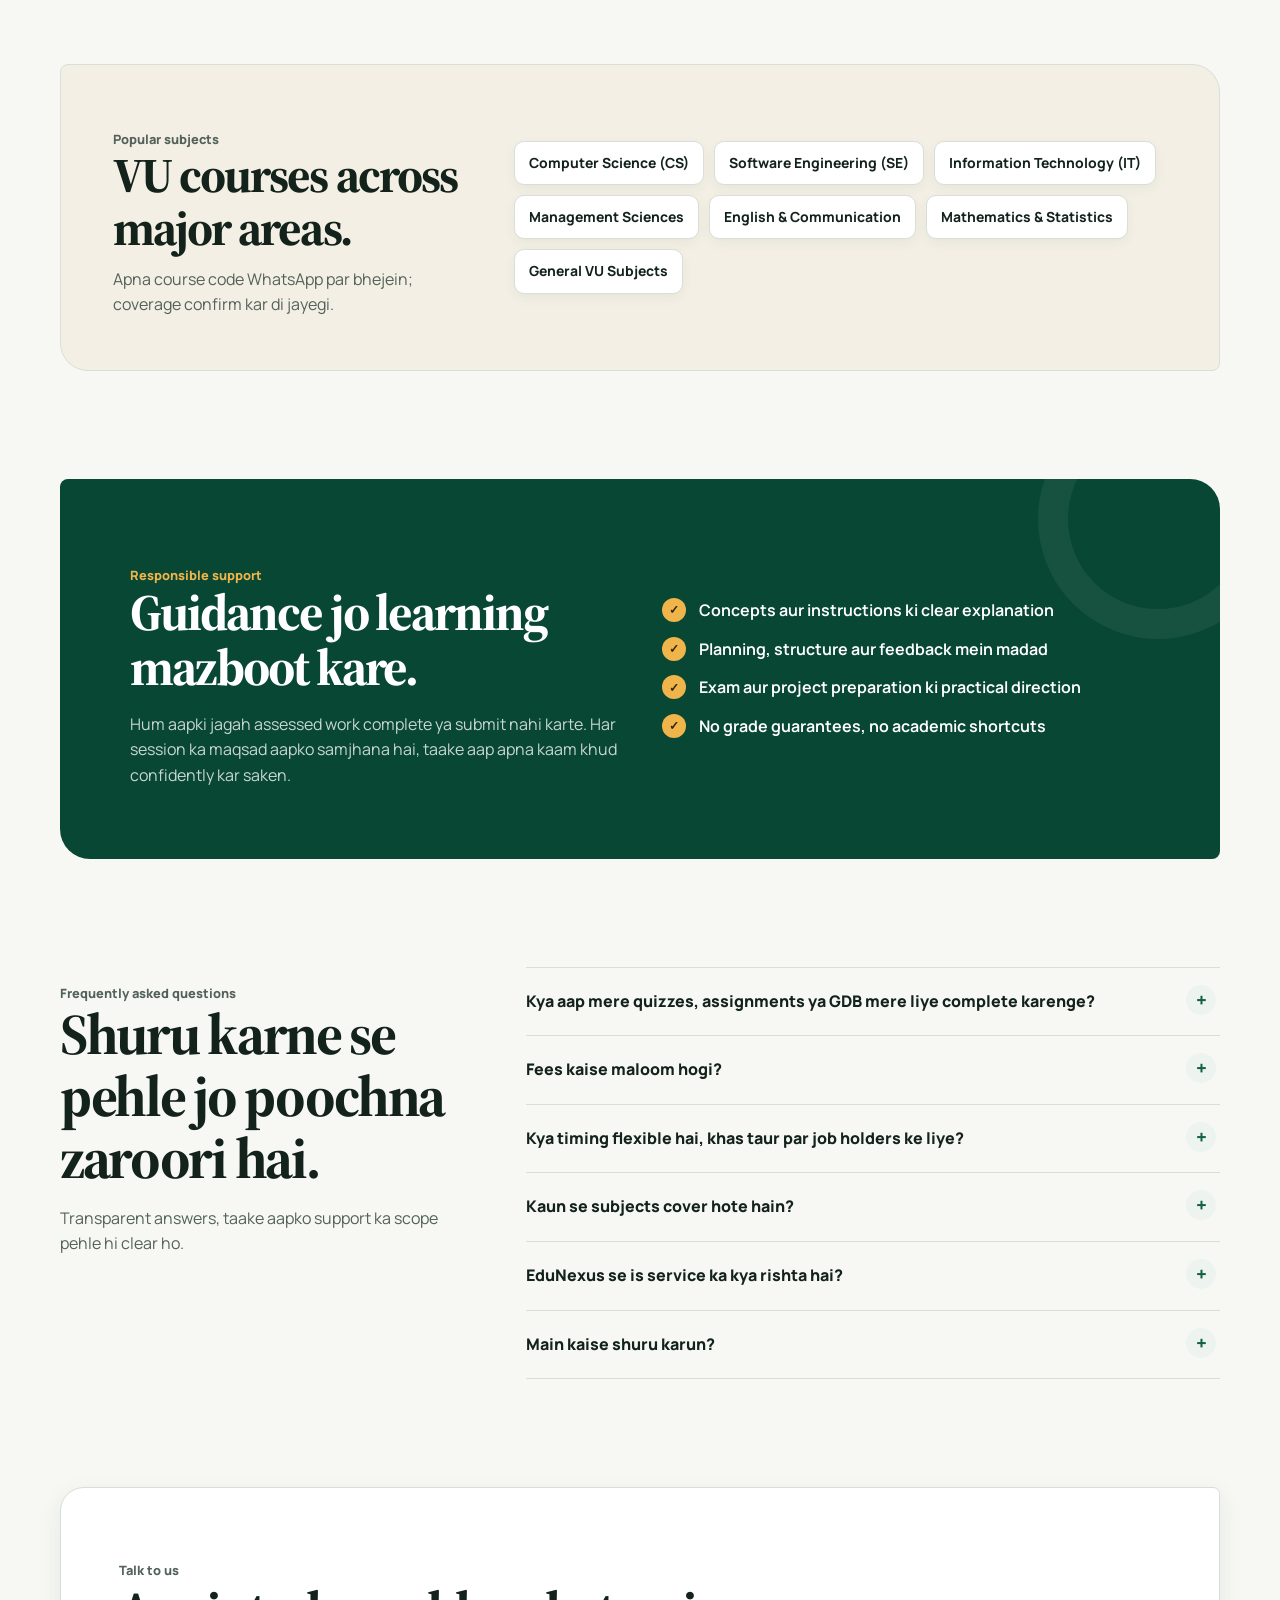
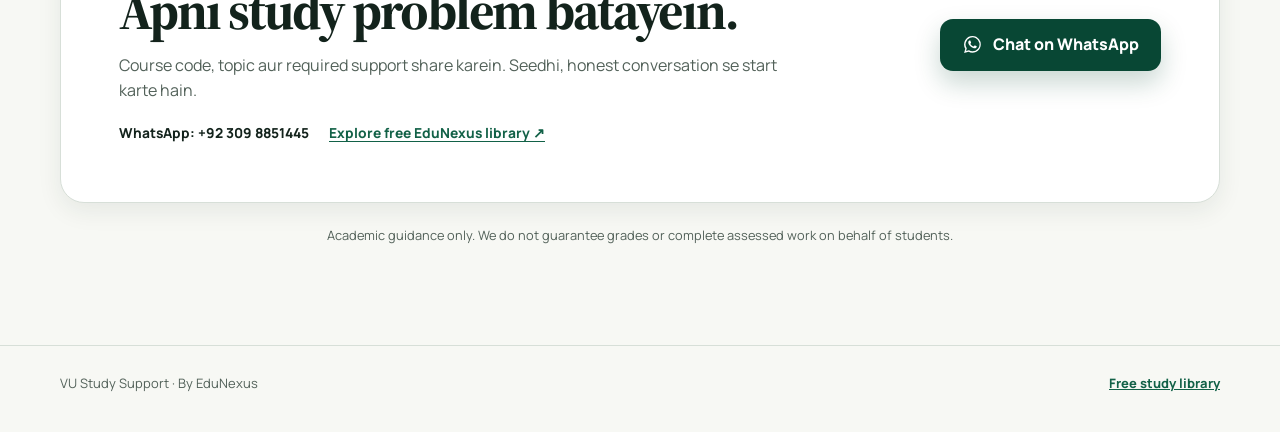
==== commit a742b96e: "Update VU Study Support landing page (improved version)" ====
--- a/index.html
+++ b/index.html
@@ -1 +1,429 @@
-<!doctype html><html lang="en"><head><meta charset="utf-8"><meta name="viewport" content="width=device-width, initial-scale=1"><meta name="theme-color" content="#071327"><meta name="description" content="Flexible Virtual University study planning, academic guidance and exam preparation for busy students."><title>VU Study Support | Learn with confidence</title><link rel="stylesheet" href="/site.css"></head><body><a class="skip" href="#main">Skip to content</a><header class="nav shell"><a href="/" class="logo"><span class="logo-mark">V<span>U</span></span><span>VU <b>Study Support</b><small>YOUR ACADEMIC PARTNER</small></span></a><button id="menu" class="menu" aria-label="Toggle navigation" aria-expanded="false">☰</button><nav id="links"><a href="#services">Services</a><a href="#packages">Packages</a><a href="#process">How it works</a><a href="#faq">FAQs</a><a class="nav-cta" href="#contact">Get started ↗</a></nav></header><main id="main"><section class="hero"><div class="shell hero-grid"><div><div class="eyebrow">✦ BUILT FOR VU STUDENTS & WORKING PROFESSIONALS</div><h1>Make every <em>semester</em> count.</h1><p id="hero-subtitle" class="lead">Personalized academic guidance for ambitious Virtual University students and busy professionals.</p><div class="hero-actions"><a class="btn primary" href="#contact">Get personalized support <span>↗</span></a><a class="btn secondary" href="#services">Explore services ↓</a></div><div class="trust"><span>✓ Flexible learning plans</span><span>✓ Practical guidance</span><span>✓ Student-first approach</span></div></div><div class="hero-art"><div class="orb"></div><div class="glass big"><div class="glass-head"><span class="pill">STUDY ROADMAP</span><span class="dots">● ● ●</span></div><div class="progress-title">Your semester, organized.</div><div class="progress-bar"><span></span></div><div class="tasks"><div>✓ <span>Set your learning goals</span><b>01</b></div><div>✓ <span>Build your study plan</span><b>02</b></div><div>◌ <span>Prepare with confidence</span><b>03</b></div></div></div><div class="glass floating">✦ <span>Support that fits<br><b>your schedule</b></span></div></div></div></section><section class="strip"><div class="shell strip-items"><span>ACADEMIC GUIDANCE</span><span>✦</span><span>EXAM PREPARATION</span><span>✦</span><span>PROJECT MENTORING</span><span>✦</span><span>FLEXIBLE STUDY PLANS</span></div></section><section id="services" class="section shell"><div class="section-top"><div><div class="eyebrow dark">WHAT WE OFFER</div><h2>Support for every<br><em>stage of your journey.</em></h2></div><p>Choose the help you need, from focused revision to long-term study planning.</p></div><div id="service-grid" class="cards three" aria-live="polite"></div></section><section id="process" class="section tinted"><div class="shell"><div class="center"><div class="eyebrow dark">SIMPLE & PERSONAL</div><h2>How it <em>works.</em></h2><p>Three steps to a more organized semester.</p></div><div class="cards three steps"><article><span>01</span><h3>Tell us your goals</h3><p>Share your semester, subjects and the areas where you need guidance.</p></article><article><span>02</span><h3>Choose your plan</h3><p>We discuss a study support plan that fits your availability and priorities.</p></article><article><span>03</span><h3>Learn with support</h3><p>Get guidance, resources and a clearer roadmap for your studies.</p></article></div></div></section><section id="packages" class="section shell"><div class="center"><div class="eyebrow dark">FLEXIBLE OPTIONS</div><h2>Find your <em>fit.</em></h2><p>Packages can be tailored to your subjects and schedule.</p></div><div id="package-grid" class="cards three"></div></section><section id="faq" class="section tinted"><div class="shell faq-layout"><div><div class="eyebrow dark">QUESTIONS, ANSWERED</div><h2>Frequently asked <em>questions.</em></h2><p>Still have questions? Reach out and we’ll help.</p></div><div id="faq-list"></div></div></section><section id="contact" class="section shell contact-layout"><div><div class="eyebrow dark">LET'S CONNECT</div><h2>Ready to make<br><em>progress?</em></h2><p>Tell us what you’re studying and what support you need. We’ll respond using the contact details you provide.</p><a id="whatsapp-link" class="whatsapp-link" href="https://wa.me/923098851445" target="_blank" rel="noopener noreferrer">↗ Chat on WhatsApp</a><p class="tiny">Academic guidance only. We do not guarantee grades or complete assessed work on behalf of students.</p></div><form id="inquiry-form" class="form-card"><h3>Send an inquiry</h3><label>Your name<input name="name" required minlength="2" maxlength="80" autocomplete="name" placeholder="Your full name"></label><label>Phone / WhatsApp<input name="phone" required minlength="9" maxlength="22" autocomplete="tel" placeholder="03XX XXXXXXX"></label><label>Subject / service<input name="subject" required minlength="2" maxlength="100" placeholder="e.g. CS201 exam preparation"></label><label>How can we help?<textarea name="message" required minlength="5" maxlength="1500" rows="4" placeholder="Tell us about your needs..."></textarea></label><div class="honeypot"><label>Website<input name="website" tabindex="-1" autocomplete="off"></label></div><button type="submit" class="btn primary wide">Send inquiry ↗</button><p id="form-status" role="status" aria-live="polite"></p></form></section></main><footer><div class="shell footer-inner"><div><strong>VU Study Support</strong><p>Guidance that fits your goals.</p></div><div><a href="#services">Services</a><a href="#packages">Packages</a><a href="#contact">Contact</a><a href="/admin">Admin</a></div></div><div class="shell footer-bottom">© <span id="year"></span> VU Study Support. Independent academic support service; not affiliated with Virtual University of Pakistan.</div></footer><a id="floating-wa" class="wa-float" href="https://wa.me/923098851445" target="_blank" rel="noopener noreferrer" aria-label="Contact on WhatsApp">✆</a><script src="/site.js" defer></script></body></html>
+<!doctype html>
+<html lang="en">
+<head>
+  <meta charset="utf-8" />
+  <meta name="viewport" content="width=device-width, initial-scale=1, viewport-fit=cover" />
+  <meta name="color-scheme" content="light dark" />
+  <meta name="theme-color" content="#0d5a43" />
+  <link rel="icon" href="data:," />
+  <title>VU Study Support — 1:1 Tutoring &amp; Exam Guidance for Virtual University Students</title>
+  <meta name="description" content="1:1 tutoring, exam preparation, assignment guidance and CS619 mentoring for Virtual University students. Honest support by EduNexus — guidance, not shortcuts." />
+  <meta property="og:title" content="VU Study Support — 1:1 Tutoring &amp; Exam Guidance for Virtual University Students" />
+  <meta property="og:description" content="Clear concepts, practical exam preparation and responsible academic guidance for VU students — by EduNexus." />
+  <meta property="og:type" content="website" />
+  <meta property="og:site_name" content="VU Study Support by EduNexus" />
+  <meta name="twitter:card" content="summary" />
+  <meta name="twitter:title" content="VU Study Support — 1:1 Tutoring &amp; Exam Guidance" />
+  <meta name="twitter:description" content="Personalized, responsible study support for Virtual University students." />
+  <link rel="preconnect" href="https://fonts.googleapis.com">
+  <link rel="preconnect" href="https://fonts.gstatic.com" crossorigin>
+  <link href="https://fonts.googleapis.com/css2?family=Manrope:wght@400;500;600;700;800&amp;family=Source+Serif+4:opsz,wght@8..60,600;8..60,700&amp;display=swap" rel="stylesheet">
+  <style>
+    :root {
+      color-scheme: light dark;
+      --bg: #f7f8f4;
+      --surface: #ffffff;
+      --surface-soft: #edf3ee;
+      --surface-tint: #f3efe4;
+      --ink: #13231c;
+      --muted: #526159;
+      --line: #d7dfd8;
+      --brand: #126147;
+      --brand-dark: #084734;
+      --brand-bright: #1f7d5d;
+      --gold: #efb54a;
+      --gold-soft: #fff2ce;
+      --hero-a: #e3f1e7;
+      --hero-b: #f5ead0;
+      --white: #ffffff;
+      --shadow-sm: 0 8px 24px rgba(24, 56, 42, .08);
+      --shadow-lg: 0 24px 65px rgba(21, 58, 41, .15);
+    }
+    @media (prefers-color-scheme: dark) {
+      :root {
+        --bg: #101813;
+        --surface: #18231d;
+        --surface-soft: #213229;
+        --surface-tint: #2a291f;
+        --ink: #eff6f1;
+        --muted: #b2c0b7;
+        --line: #33473b;
+        --brand: #62c29a;
+        --brand-dark: #0d513d;
+        --brand-bright: #84d9b4;
+        --gold: #f0bb57;
+        --gold-soft: #3d321d;
+        --hero-a: #193228;
+        --hero-b: #332c1d;
+        --shadow-sm: 0 8px 24px rgba(0, 0, 0, .18);
+        --shadow-lg: 0 24px 65px rgba(0, 0, 0, .34);
+      }
+    }
+    * { box-sizing: border-box; }
+    html { scroll-behavior: smooth; scroll-padding-top: 20px; }
+    body {
+      margin: 0;
+      background: var(--bg);
+      color: var(--ink);
+      font-family: "Manrope", sans-serif;
+      line-height: 1.6;
+      text-rendering: optimizeLegibility;
+    }
+    a, button { font: inherit; }
+    a { color: inherit; }
+    .wrap { width: min(1160px, calc(100% - 40px)); margin-inline: auto; }
+    .hero {
+      position: relative;
+      overflow: hidden;
+      padding: clamp(42px, 7vw, 92px) 0 clamp(68px, 9vw, 110px);
+      background:
+        radial-gradient(circle at 86% 10%, color-mix(in srgb, var(--gold) 28%, transparent) 0, transparent 28%),
+        linear-gradient(135deg, var(--hero-a), var(--bg) 54%, var(--hero-b));
+      border-bottom: 1px solid var(--line);
+    }
+    .hero::after {
+      content: "";
+      position: absolute;
+      width: 240px;
+      height: 240px;
+      border: 42px solid color-mix(in srgb, var(--brand) 8%, transparent);
+      border-radius: 50%;
+      right: -110px;
+      bottom: -130px;
+    }
+    .hero-grid { display: grid; grid-template-columns: 1.08fr .92fr; gap: clamp(34px, 6vw, 76px); align-items: center; position: relative; z-index: 1; }
+    .byline { display: inline-flex; align-items: center; gap: 10px; margin-bottom: 19px; font-weight: 800; font-size: .82rem; color: var(--brand); }
+    .byline::before { content: ""; width: 34px; height: 3px; border-radius: 4px; background: var(--gold); }
+    h1, h2, h3 { margin: 0; line-height: 1.08; }
+    h1, h2 { font-family: "Source Serif 4", serif; letter-spacing: -.04em; }
+    h1 { font-size: clamp(3rem, 6.2vw, 5.8rem); max-width: 780px; }
+    h1 span { color: var(--brand); }
+    .lead { margin: 23px 0 28px; max-width: 640px; color: var(--muted); font-size: clamp(1rem, 1.6vw, 1.18rem); }
+    .actions { display: flex; flex-wrap: wrap; gap: 12px; }
+    .btn {
+      min-height: 52px;
+      display: inline-flex;
+      align-items: center;
+      justify-content: center;
+      gap: 10px;
+      padding: 12px 21px;
+      border: 1px solid transparent;
+      border-radius: 13px;
+      text-decoration: none;
+      font-weight: 800;
+      cursor: pointer;
+      transition: transform .2s ease, background .2s ease, border-color .2s ease, box-shadow .2s ease;
+    }
+    .btn:focus-visible, summary:focus-visible, a:focus-visible { outline: 3px solid color-mix(in srgb, var(--gold) 75%, transparent); outline-offset: 3px; }
+    .btn-primary { background: var(--brand-dark); color: var(--white); box-shadow: 0 12px 26px rgba(8, 71, 52, .22); }
+    .btn-primary:hover { background: #063e2e; transform: translateY(-2px); box-shadow: 0 16px 32px rgba(8, 71, 52, .26); }
+    .btn-secondary { background: color-mix(in srgb, var(--surface) 88%, transparent); border-color: var(--line); color: var(--ink); }
+    .btn-secondary:hover { border-color: var(--brand); color: var(--brand); transform: translateY(-2px); }
+    .whatsapp-icon { width: 21px; height: 21px; fill: currentColor; }
+    .trust-row { display: flex; flex-wrap: wrap; gap: 9px; margin-top: 25px; }
+    .trust-chip { display: inline-flex; align-items: center; gap: 7px; padding: 7px 11px; border-radius: 999px; border: 1px solid color-mix(in srgb, var(--brand) 28%, var(--line)); background: color-mix(in srgb, var(--surface) 75%, transparent); font-size: .78rem; font-weight: 750; color: var(--brand); }
+    .trust-chip::before { content: "✓"; width: 17px; height: 17px; display: grid; place-items: center; border-radius: 50%; background: var(--brand); color: var(--white); font-size: .66rem; }
+    .hero-visual { position: relative; padding: 15px 0 22px; }
+    .hero-visual::before { content: ""; position: absolute; inset: 0 -18px 8px 32px; border-radius: 44% 56% 44% 56%; background: color-mix(in srgb, var(--gold) 38%, transparent); transform: rotate(4deg); }
+    .hero-visual img { position: relative; display: block; width: 100%; aspect-ratio: 4 / 3; object-fit: cover; border-radius: 28px 8px 28px 8px; box-shadow: var(--shadow-lg); }
+    .visual-note { position: absolute; z-index: 2; left: -20px; bottom: -5px; max-width: 230px; padding: 15px 17px; background: var(--surface); border: 1px solid var(--line); border-radius: 6px 16px 16px 16px; box-shadow: var(--shadow-sm); font-size: .84rem; color: var(--muted); }
+    .visual-note strong { display: block; color: var(--ink); font-size: .98rem; margin-bottom: 3px; }
+    section { padding: clamp(68px, 9vw, 108px) 0; }
+    .section-intro { display: grid; grid-template-columns: .9fr 1.1fr; gap: 32px; align-items: end; margin-bottom: 38px; }
+    .kicker { margin: 0 0 9px; color: var(--brand); font-weight: 800; font-size: .8rem; }
+    h2 { font-size: clamp(2.25rem, 4.5vw, 4rem); }
+    .section-intro > p { margin: 0 0 4px; color: var(--muted); max-width: 650px; justify-self: end; }
+    .packages { padding-top: clamp(62px, 8vw, 98px); }
+    .package-grid { display: grid; grid-template-columns: repeat(3, minmax(0, 1fr)); gap: 18px; align-items: stretch; }
+    .package { position: relative; display: flex; flex-direction: column; min-height: 100%; padding: 28px; background: var(--surface); border: 1px solid var(--line); border-radius: 20px 6px 20px 20px; box-shadow: var(--shadow-sm); transition: transform .25s ease, border-color .25s ease, box-shadow .25s ease; }
+    .package:hover { transform: translateY(-6px); border-color: color-mix(in srgb, var(--brand) 55%, var(--line)); box-shadow: var(--shadow-lg); }
+    .package.featured { background: var(--brand-dark); color: var(--white); border-color: var(--brand-dark); }
+    .package-tag { display: inline-flex; align-self: flex-start; padding: 5px 9px; border-radius: 999px; background: var(--gold-soft); color: #6b4b05; font-size: .72rem; font-weight: 800; margin-bottom: 20px; }
+    @media (prefers-color-scheme: dark) { .package-tag { color: #ffe19a; } }
+    .package.featured .package-tag { background: var(--gold); color: #2e240d; }
+    .package h3 { font-family: "Source Serif 4", serif; font-size: 1.65rem; letter-spacing: -.02em; }
+    .package-desc { color: var(--muted); margin: 12px 0 20px; font-size: .92rem; }
+    .package.featured .package-desc { color: rgba(255,255,255,.76); }
+    .features { list-style: none; padding: 0; margin: 0 0 26px; display: grid; gap: 11px; }
+    .features li { display: grid; grid-template-columns: 20px 1fr; gap: 9px; font-size: .9rem; }
+    .features li::before { content: "✓"; width: 19px; height: 19px; display: grid; place-items: center; border-radius: 50%; background: var(--surface-soft); color: var(--brand); font-size: .7rem; font-weight: 900; margin-top: 2px; }
+    .package.featured .features li::before { background: var(--gold); color: #2e240d; }
+    .package .btn { margin-top: auto; width: 100%; }
+    .package.featured .btn { background: var(--white); color: #084734; }
+    .subjects { padding-top: 0; }
+    .subject-panel { display: grid; grid-template-columns: .72fr 1.28fr; gap: 34px; align-items: center; padding: clamp(30px, 5vw, 52px); background: var(--surface-tint); border: 1px solid var(--line); border-radius: 8px 28px 8px 28px; }
+    .subject-panel h2 { font-size: clamp(2rem, 3.8vw, 3.2rem); }
+    .subject-panel p { color: var(--muted); margin: 12px 0 0; }
+    .chip-cloud { display: flex; flex-wrap: wrap; gap: 10px; }
+    .subject-chip { padding: 10px 14px; background: var(--surface); border: 1px solid var(--line); border-radius: 10px; font-size: .87rem; font-weight: 750; box-shadow: 0 4px 12px rgba(23, 57, 42, .05); }
+    .ethics { padding-top: 0; }
+    .ethics-card { position: relative; overflow: hidden; display: grid; grid-template-columns: 1fr 1fr; gap: 44px; align-items: center; padding: clamp(36px, 6vw, 70px); background: var(--brand-dark); color: var(--white); border-radius: 8px 30px 8px 30px; }
+    .ethics-card::after { content: ""; position: absolute; width: 180px; height: 180px; border: 30px solid rgba(255,255,255,.06); border-radius: 50%; right: -58px; top: -80px; }
+    .ethics-card h2 { font-size: clamp(2.1rem, 4vw, 3.6rem); }
+    .ethics-card p { color: rgba(255,255,255,.78); margin: 16px 0 0; }
+    .principles { list-style: none; padding: 0; margin: 0; display: grid; gap: 13px; position: relative; z-index: 1; }
+    .principles li { display: grid; grid-template-columns: 26px 1fr; gap: 11px; align-items: start; font-weight: 650; }
+    .principles li::before { content: "✓"; width: 24px; height: 24px; display: grid; place-items: center; border-radius: 50%; background: var(--gold); color: #2f250e; font-size: .75rem; font-weight: 900; }
+    .faq { padding-top: 0; }
+    .faq-layout { display: grid; grid-template-columns: .72fr 1.28fr; gap: clamp(30px, 6vw, 76px); align-items: start; }
+    .faq-copy { position: sticky; top: 24px; }
+    .faq-copy p { color: var(--muted); margin: 16px 0 0; }
+    .faq-list { border-top: 1px solid var(--line); }
+    details { border-bottom: 1px solid var(--line); }
+    summary { list-style: none; cursor: pointer; padding: 21px 44px 21px 0; position: relative; font-weight: 800; }
+    summary::-webkit-details-marker { display: none; }
+    summary::after { content: "+"; position: absolute; right: 4px; top: 17px; width: 30px; height: 30px; display: grid; place-items: center; border-radius: 50%; background: var(--surface-soft); color: var(--brand); font-size: 1.2rem; transition: transform .2s ease; }
+    details[open] summary::after { transform: rotate(45deg); }
+    details p { margin: -5px 44px 20px 0; color: var(--muted); }
+    details a { color: var(--brand); font-weight: 750; }
+    .contact { padding-top: 0; padding-bottom: max(100px, env(safe-area-inset-bottom)); }
+    .contact-card { display: grid; grid-template-columns: 1fr auto; gap: 30px; align-items: center; padding: clamp(34px, 5vw, 58px); background: var(--surface); border: 1px solid var(--line); border-radius: 24px 7px 24px 24px; box-shadow: var(--shadow-sm); }
+    .contact-card h2 { font-size: clamp(2.2rem, 4.2vw, 3.8rem); }
+    .contact-card p { color: var(--muted); margin: 14px 0 0; max-width: 690px; }
+    .contact-meta { display: flex; flex-wrap: wrap; gap: 12px 20px; margin-top: 18px; font-size: .86rem; font-weight: 750; }
+    .contact-meta a { color: var(--brand); text-underline-offset: 3px; }
+    .disclaimer { margin: 22px auto 0; max-width: 920px; text-align: center; color: var(--muted); font-size: .8rem; }
+    .footer { border-top: 1px solid var(--line); padding: 27px 0 38px; color: var(--muted); font-size: .81rem; }
+    .footer-inner { display: flex; justify-content: space-between; gap: 18px; align-items: center; }
+    .footer a { color: var(--brand); font-weight: 750; }
+    .float-whatsapp { display: none; }
+    .reveal { opacity: 1; transform: translateY(12px); transition: transform .55s ease; }
+    .reveal.visible { transform: none; }
+    @media (max-width: 900px) {
+      .hero-grid, .section-intro, .subject-panel, .ethics-card, .faq-layout, .contact-card { grid-template-columns: 1fr; }
+      .hero-visual { order: -1; max-width: 660px; }
+      .hero-copy { max-width: 760px; }
+      .section-intro { gap: 15px; align-items: start; }
+      .section-intro > p { justify-self: start; }
+      .package-grid { grid-template-columns: 1fr; }
+      .package { min-height: auto; }
+      .subject-panel { gap: 26px; }
+      .faq-copy { position: static; }
+      .contact-card { align-items: start; }
+      .contact-card .btn { justify-self: start; }
+    }
+    @media (max-width: 600px) {
+      .wrap { width: min(100% - 28px, 680px); }
+      .hero { padding-top: 20px; }
+      h1 { font-size: clamp(2.75rem, 14vw, 4.3rem); }
+      .hero-visual { padding: 0 0 32px; }
+      .hero-visual img { border-radius: 20px 6px 20px 6px; }
+      .visual-note { left: 10px; bottom: 0; max-width: 220px; }
+      .actions .btn { width: 100%; }
+      .package { padding: 23px 20px; }
+      .subject-panel { padding: 28px 20px; border-radius: 6px 20px 6px 20px; }
+      .ethics-card { padding: 32px 22px; border-radius: 6px 22px 6px 22px; }
+      .contact-card { padding: 29px 21px; }
+      .contact-card .btn { width: 100%; }
+      .footer-inner { flex-direction: column; text-align: center; }
+      .float-whatsapp {
+        position: fixed;
+        right: 14px;
+        bottom: max(14px, env(safe-area-inset-bottom));
+        z-index: 40;
+        align-items: center;
+        gap: 8px;
+        min-height: 48px;
+        padding: 11px 15px;
+        border-radius: 999px;
+        background: #087a53;
+        color: #fff;
+        text-decoration: none;
+        font-weight: 800;
+        font-size: .84rem;
+        box-shadow: 0 12px 32px rgba(3, 66, 44, .35);
+      }
+      .float-whatsapp.is-visible { display: inline-flex; }
+    }
+    @media (prefers-reduced-motion: reduce) {
+      html { scroll-behavior: auto; }
+      *, *::before, *::after { transition-duration: .01ms !important; }
+      .reveal { opacity: 1; transform: none; }
+    }
+  </style>
+</head>
+<body>
+  <main>
+    <section class="hero">
+      <div class="wrap hero-grid">
+        <div class="hero-copy">
+          <div class="byline">VU Study Support · By EduNexus</div>
+          <h1>VU studies mein clarity. <span>Har step par guidance.</span></h1>
+          <p class="lead">1:1 tutoring, focused exam preparation aur practical project mentoring — Virtual University students ke liye, shortcuts ke baghair.</p>
+          <div class="actions">
+            <a class="btn btn-primary" href="https://wa.me/923098851445" target="_blank" rel="noopener noreferrer" aria-label="Chat on WhatsApp at +92 309 8851445">
+              <svg class="whatsapp-icon" viewBox="0 0 32 32" aria-hidden="true"><path d="M16.04 3a12.8 12.8 0 0 0-11 19.35L3.2 29l6.8-1.78A12.8 12.8 0 1 0 16.04 3Zm0 23.43a10.6 10.6 0 0 1-5.4-1.48l-.38-.22-4.03 1.06 1.08-3.93-.25-.4a10.65 10.65 0 1 1 8.98 4.97Zm5.84-7.96c-.32-.16-1.9-.94-2.2-1.05-.29-.11-.5-.16-.71.16-.21.32-.82 1.05-1 1.26-.19.21-.37.24-.69.08-1.88-.94-3.12-1.68-4.37-3.81-.33-.57.33-.53.94-1.76.1-.21.05-.4-.03-.56-.08-.16-.71-1.71-.97-2.34-.26-.62-.52-.54-.71-.55h-.61c-.21 0-.56.08-.85.4-.29.32-1.11 1.08-1.11 2.64 0 1.56 1.13 3.06 1.29 3.27.16.21 2.23 3.4 5.4 4.77.75.33 1.34.52 1.8.66.76.24 1.45.21 1.99.13.61-.09 1.9-.78 2.17-1.53.27-.75.27-1.4.19-1.53-.08-.13-.29-.21-.61-.37Z"/></svg>
+              Chat on WhatsApp
+            </a>
+            <a class="btn btn-secondary" href="#packages">See Packages</a>
+          </div>
+          <div class="trust-row" aria-label="Trust points">
+            <span class="trust-chip">VU-focused</span>
+            <span class="trust-chip">Guidance, not shortcuts</span>
+            <span class="trust-chip">By EduNexus</span>
+          </div>
+        </div>
+        <div class="hero-visual">
+          <img src="[data-uri]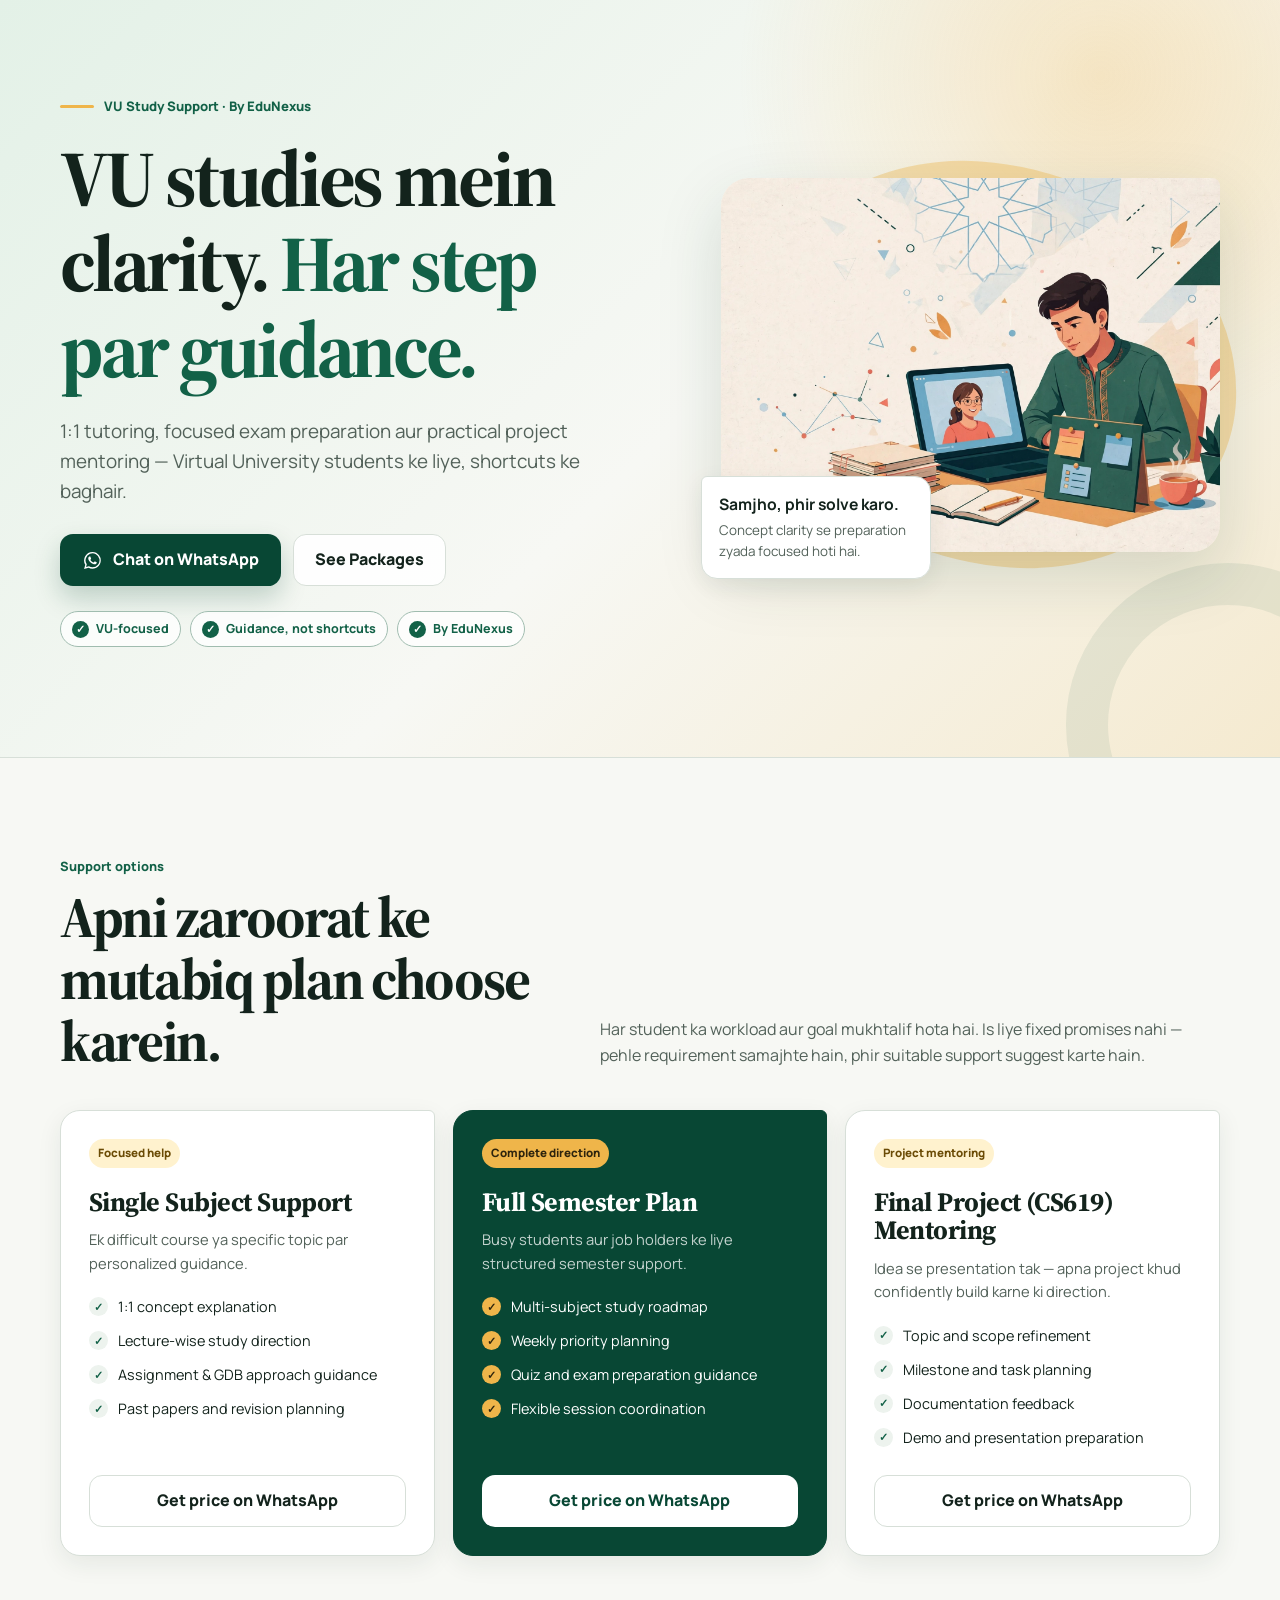
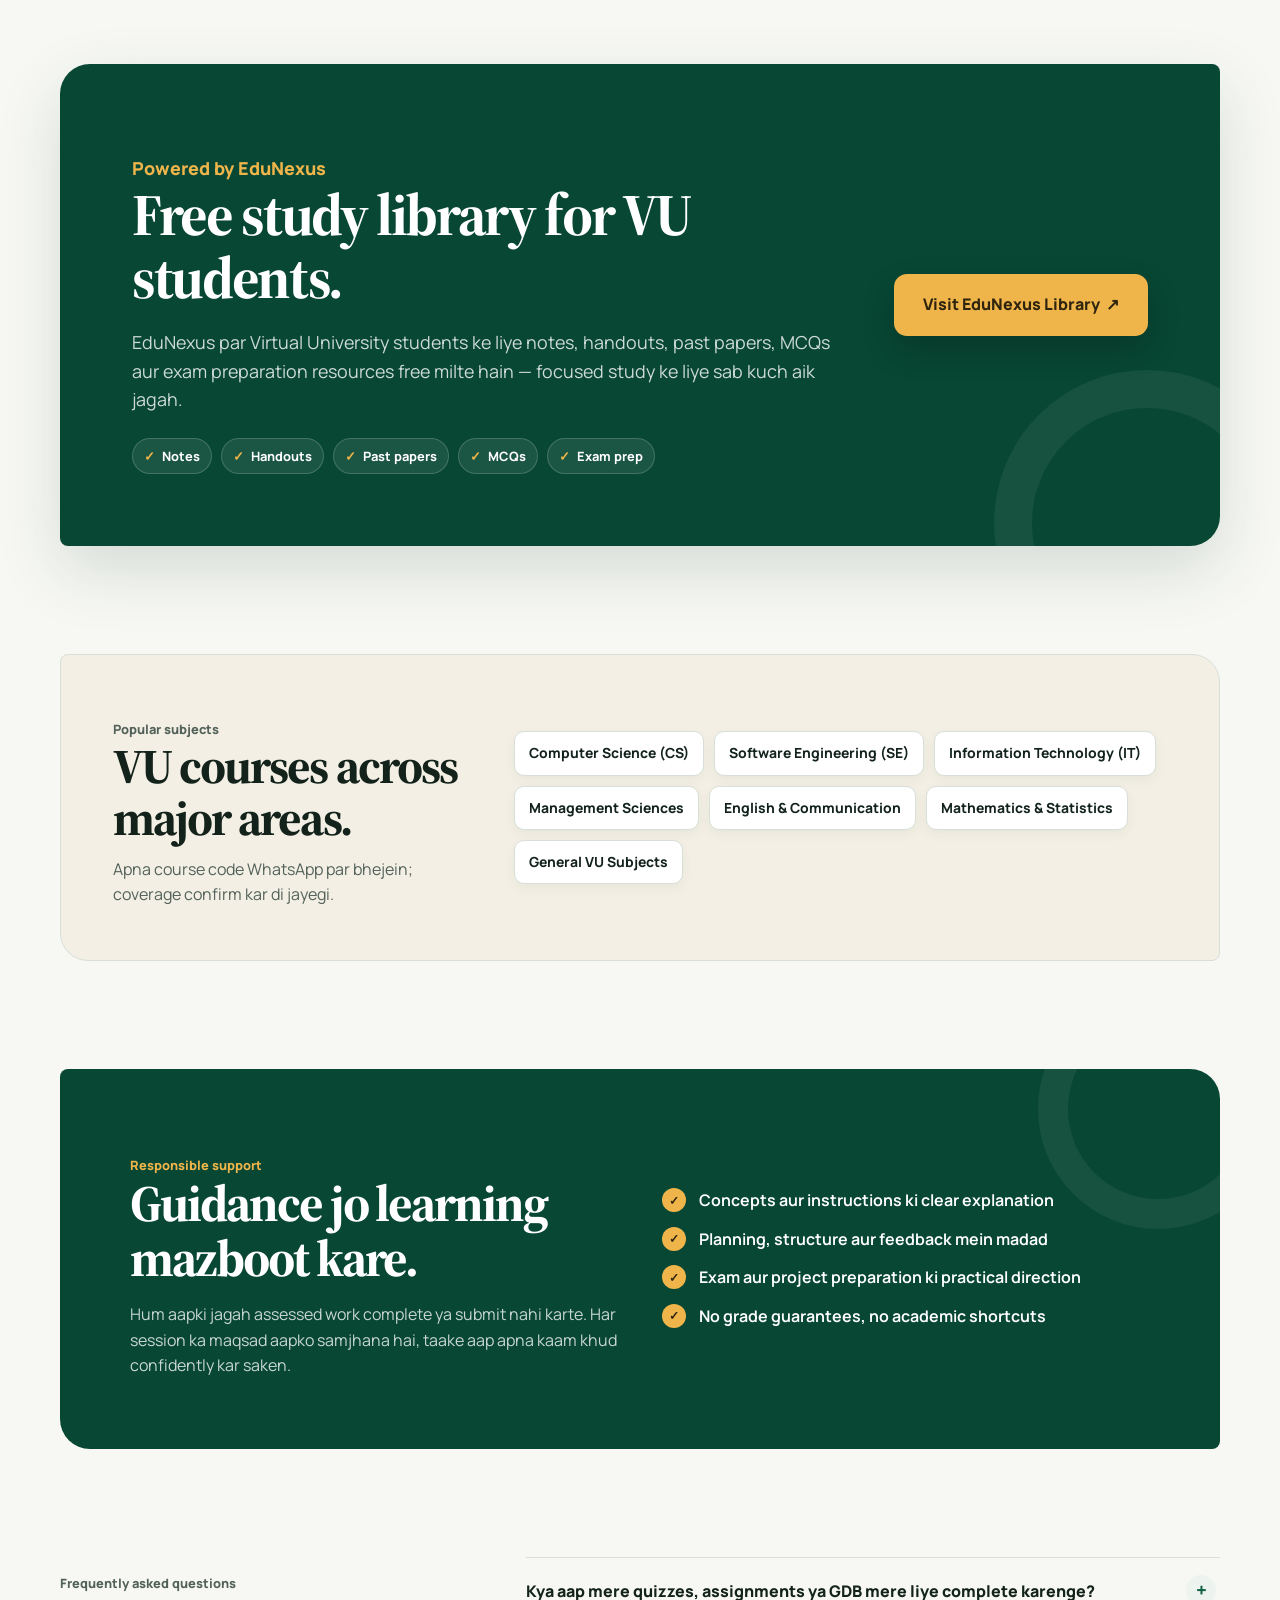
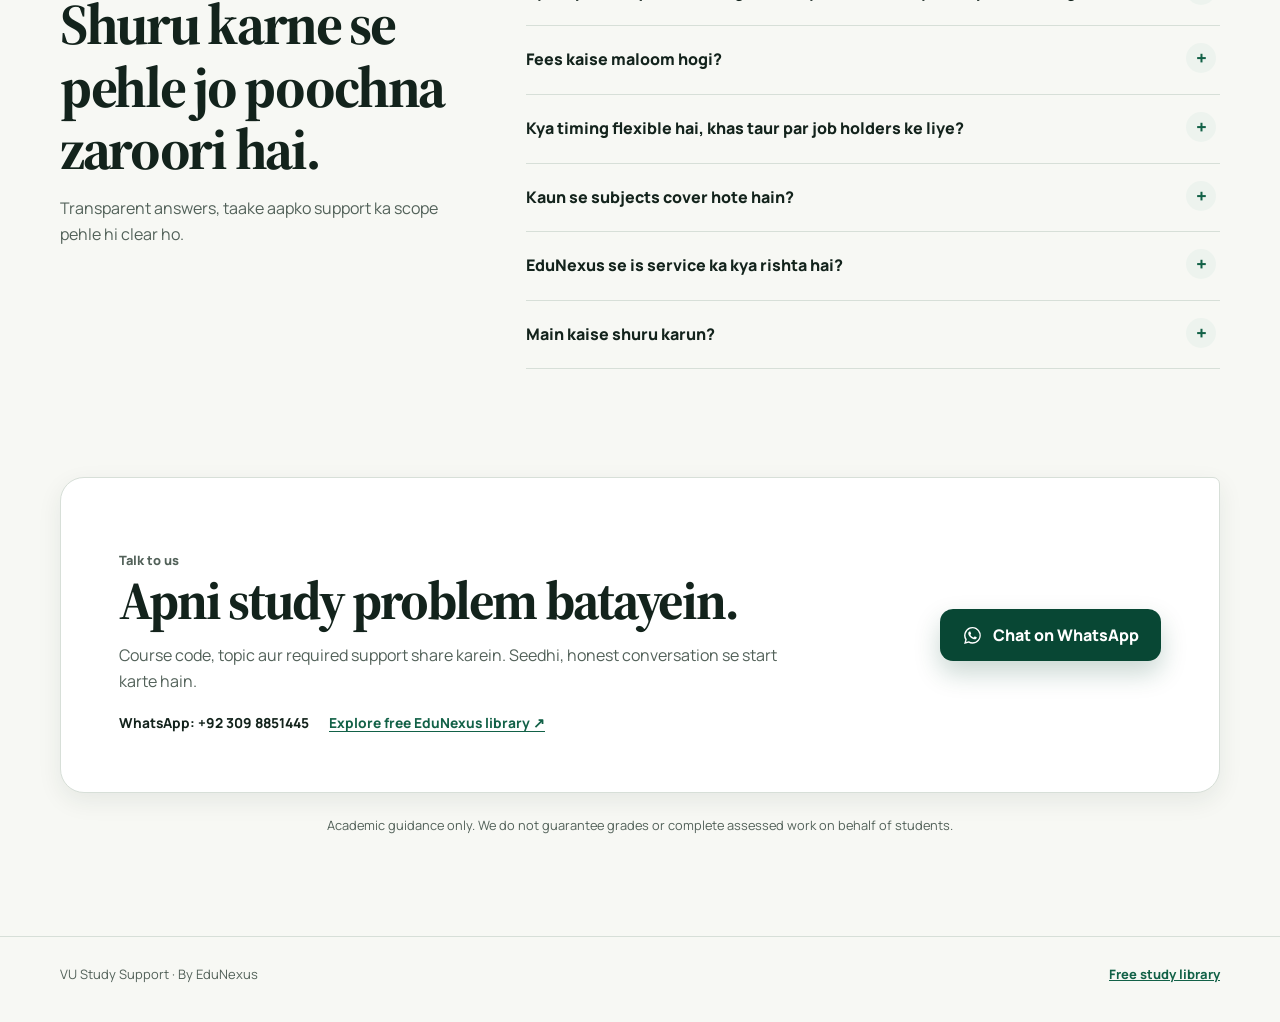
==== commit 506107c4: "Update VU Study Support landing page (improved version)" ====
--- a/index.html
+++ b/index.html
@@ -150,6 +150,17 @@
     .package.featured .features li::before { background: var(--gold); color: #2e240d; }
     .package .btn { margin-top: auto; width: 100%; }
     .package.featured .btn { background: var(--white); color: #084734; }
+    .edunexus { padding-top: 0; }
+    .edunexus-card { position: relative; overflow: hidden; display: grid; grid-template-columns: 1fr auto; gap: clamp(28px, 5vw, 64px); align-items: center; padding: clamp(38px, 6vw, 72px); background: var(--brand-dark); color: var(--white); border-radius: 30px 8px 30px 8px; box-shadow: var(--shadow-lg); }
+    .edunexus-card::before { content: ""; position: absolute; width: 230px; height: 230px; border: 38px solid rgba(255,255,255,.06); border-radius: 50%; right: -80px; bottom: -130px; }
+    .edunexus-copy { position: relative; z-index: 1; max-width: 720px; }
+    .edunexus-card h2 { font-size: clamp(2.35rem, 4.6vw, 4.2rem); }
+    .edunexus-card p { margin: 18px 0 0; color: rgba(255,255,255,.8); font-size: clamp(.98rem, 1.5vw, 1.12rem); }
+    .library-list { display: flex; flex-wrap: wrap; gap: 9px; margin-top: 24px; }
+    .library-list span { display: inline-flex; align-items: center; gap: 7px; padding: 7px 11px; border: 1px solid rgba(255,255,255,.18); border-radius: 999px; background: rgba(255,255,255,.08); font-size: .8rem; font-weight: 750; }
+    .library-list span::before { content: "✓"; color: var(--gold); font-weight: 900; }
+    .edunexus-cta { position: relative; z-index: 1; min-width: 250px; min-height: 62px; padding-inline: 28px; background: var(--gold); color: #2f250e; box-shadow: 0 14px 32px rgba(0,0,0,.2); }
+    .edunexus-cta:hover { background: #f7c464; color: #2f250e; transform: translateY(-2px); box-shadow: 0 18px 38px rgba(0,0,0,.25); }
     .subjects { padding-top: 0; }
     .subject-panel { display: grid; grid-template-columns: .72fr 1.28fr; gap: 34px; align-items: center; padding: clamp(30px, 5vw, 52px); background: var(--surface-tint); border: 1px solid var(--line); border-radius: 8px 28px 8px 28px; }
     .subject-panel h2 { font-size: clamp(2rem, 3.8vw, 3.2rem); }
@@ -190,13 +201,14 @@
     .reveal { opacity: 1; transform: translateY(12px); transition: transform .55s ease; }
     .reveal.visible { transform: none; }
     @media (max-width: 900px) {
-      .hero-grid, .section-intro, .subject-panel, .ethics-card, .faq-layout, .contact-card { grid-template-columns: 1fr; }
+      .hero-grid, .section-intro, .edunexus-card, .subject-panel, .ethics-card, .faq-layout, .contact-card { grid-template-columns: 1fr; }
       .hero-visual { order: -1; max-width: 660px; }
       .hero-copy { max-width: 760px; }
       .section-intro { gap: 15px; align-items: start; }
       .section-intro > p { justify-self: start; }
       .package-grid { grid-template-columns: 1fr; }
       .package { min-height: auto; }
+      .edunexus-cta { justify-self: start; }
       .subject-panel { gap: 26px; }
       .faq-copy { position: static; }
       .contact-card { align-items: start; }
@@ -211,6 +223,8 @@
       .visual-note { left: 10px; bottom: 0; max-width: 220px; }
       .actions .btn { width: 100%; }
       .package { padding: 23px 20px; }
+      .edunexus-card { padding: 34px 22px; border-radius: 22px 6px 22px 6px; }
+      .edunexus-cta { width: 100%; min-width: 0; }
       .subject-panel { padding: 28px 20px; border-radius: 6px 20px 6px 20px; }
       .ethics-card { padding: 32px 22px; border-radius: 6px 22px 6px 22px; }
       .contact-card { padding: 29px 21px; }
@@ -317,6 +331,26 @@
       </div>
     </section>
 
+    <section class="edunexus" aria-labelledby="edunexus-title">
+      <div class="wrap">
+        <div class="edunexus-card reveal">
+          <div class="edunexus-copy">
+            <p class="kicker" style="color: var(--gold)">Powered by EduNexus</p>
+            <h2 id="edunexus-title">Free study library for VU students.</h2>
+            <p>EduNexus par Virtual University students ke liye notes, handouts, past papers, MCQs aur exam preparation resources free milte hain — focused study ke liye sab kuch aik jagah.</p>
+            <div class="library-list" aria-label="EduNexus library resources">
+              <span>Notes</span>
+              <span>Handouts</span>
+              <span>Past papers</span>
+              <span>MCQs</span>
+              <span>Exam prep</span>
+            </div>
+          </div>
+          <a class="btn edunexus-cta" href="https://edunexus.dpdns.org" target="_blank" rel="noopener noreferrer">Visit EduNexus Library&nbsp; ↗</a>
+        </div>
+      </div>
+    </section>
+
     <section class="subjects">
       <div class="wrap subject-panel reveal">
         <div><p class="kicker">Popular subjects</p><h2>VU courses across major areas.</h2><p>Apna course code WhatsApp par bhejein; coverage confirm kar di jayegi.</p></div>
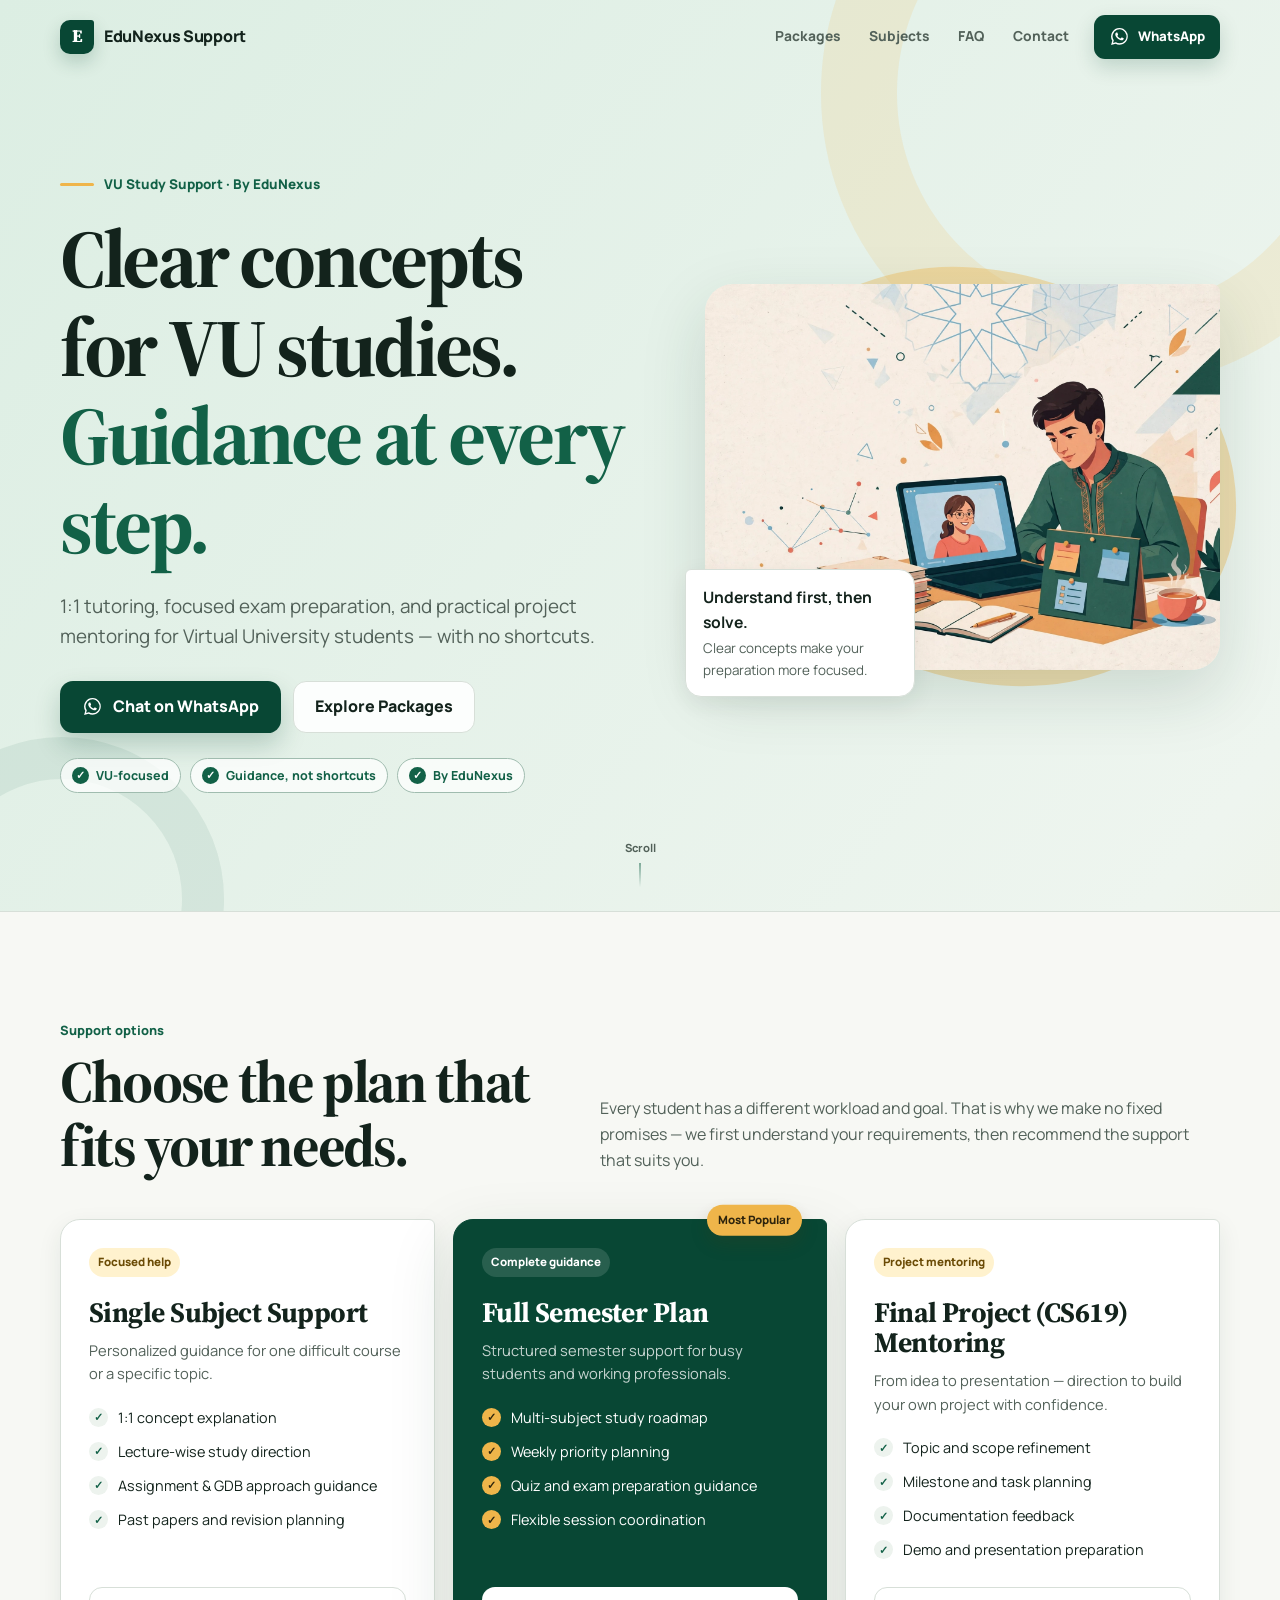
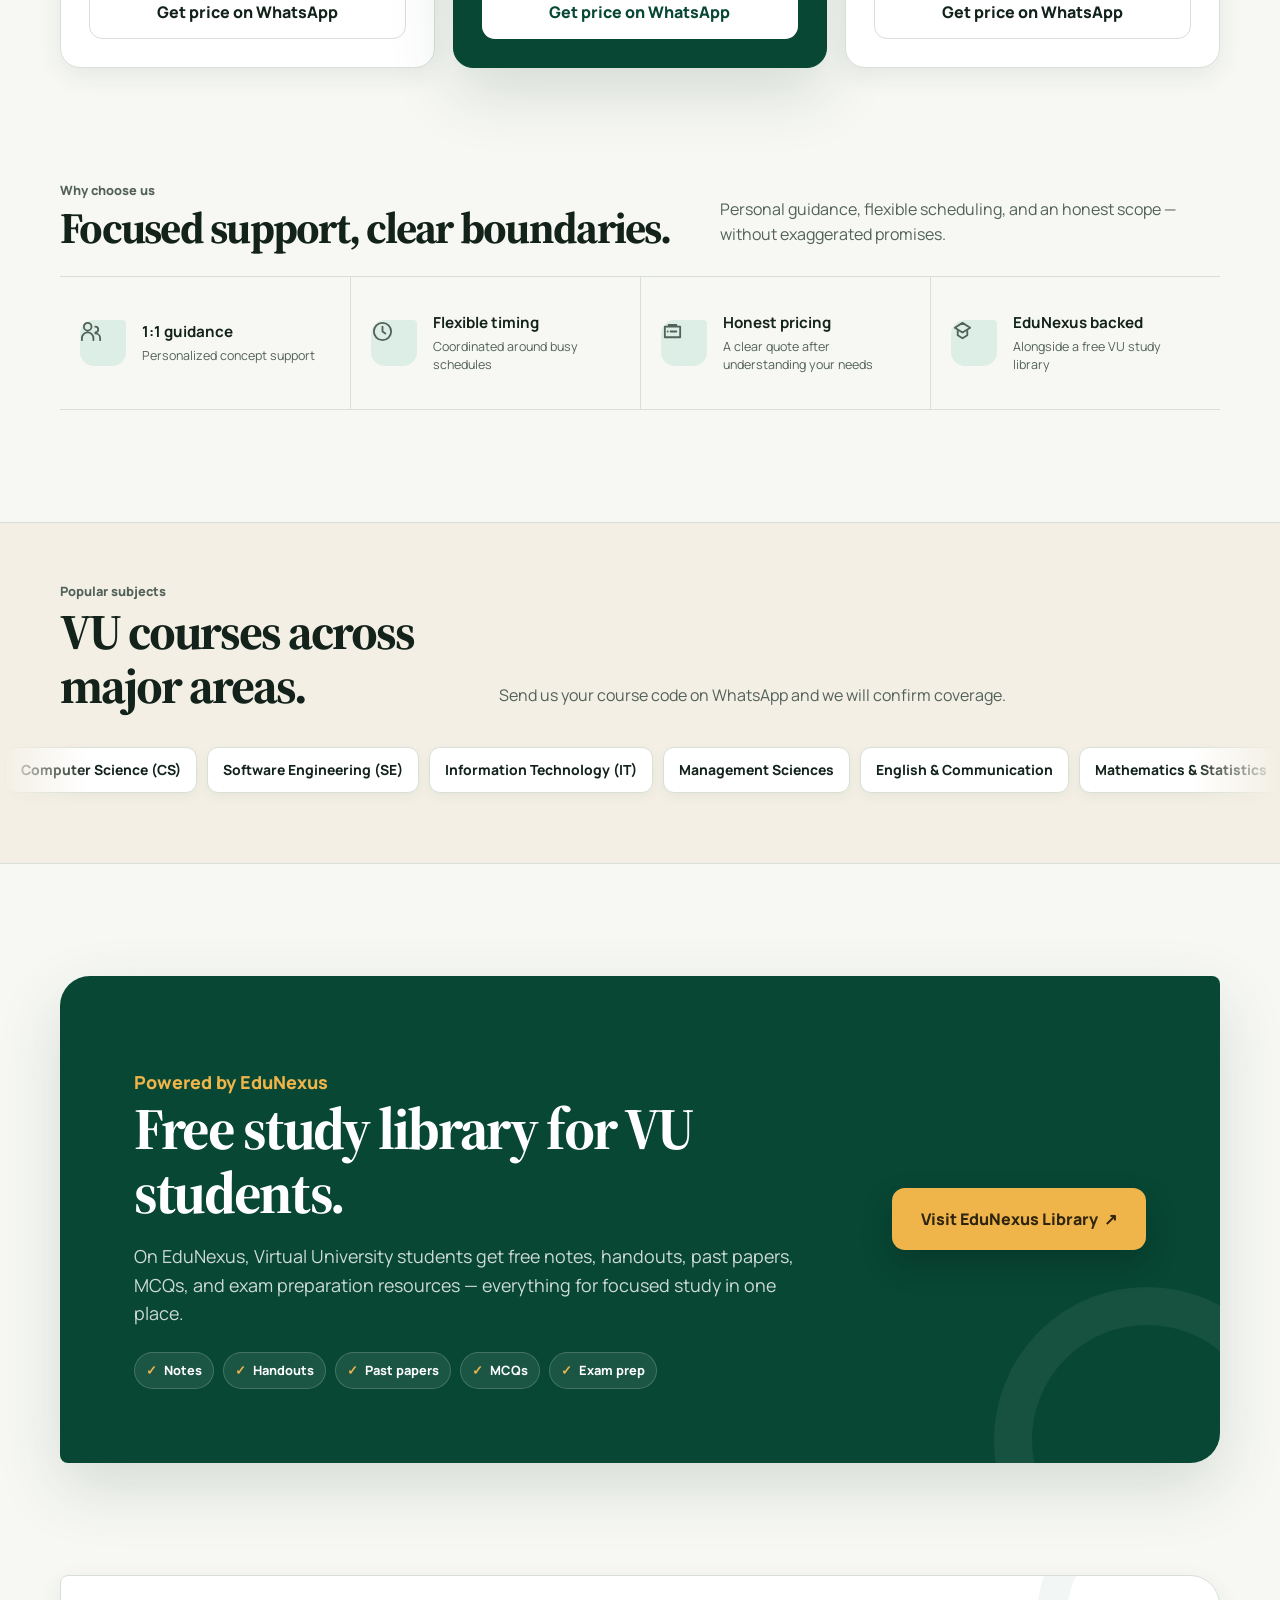
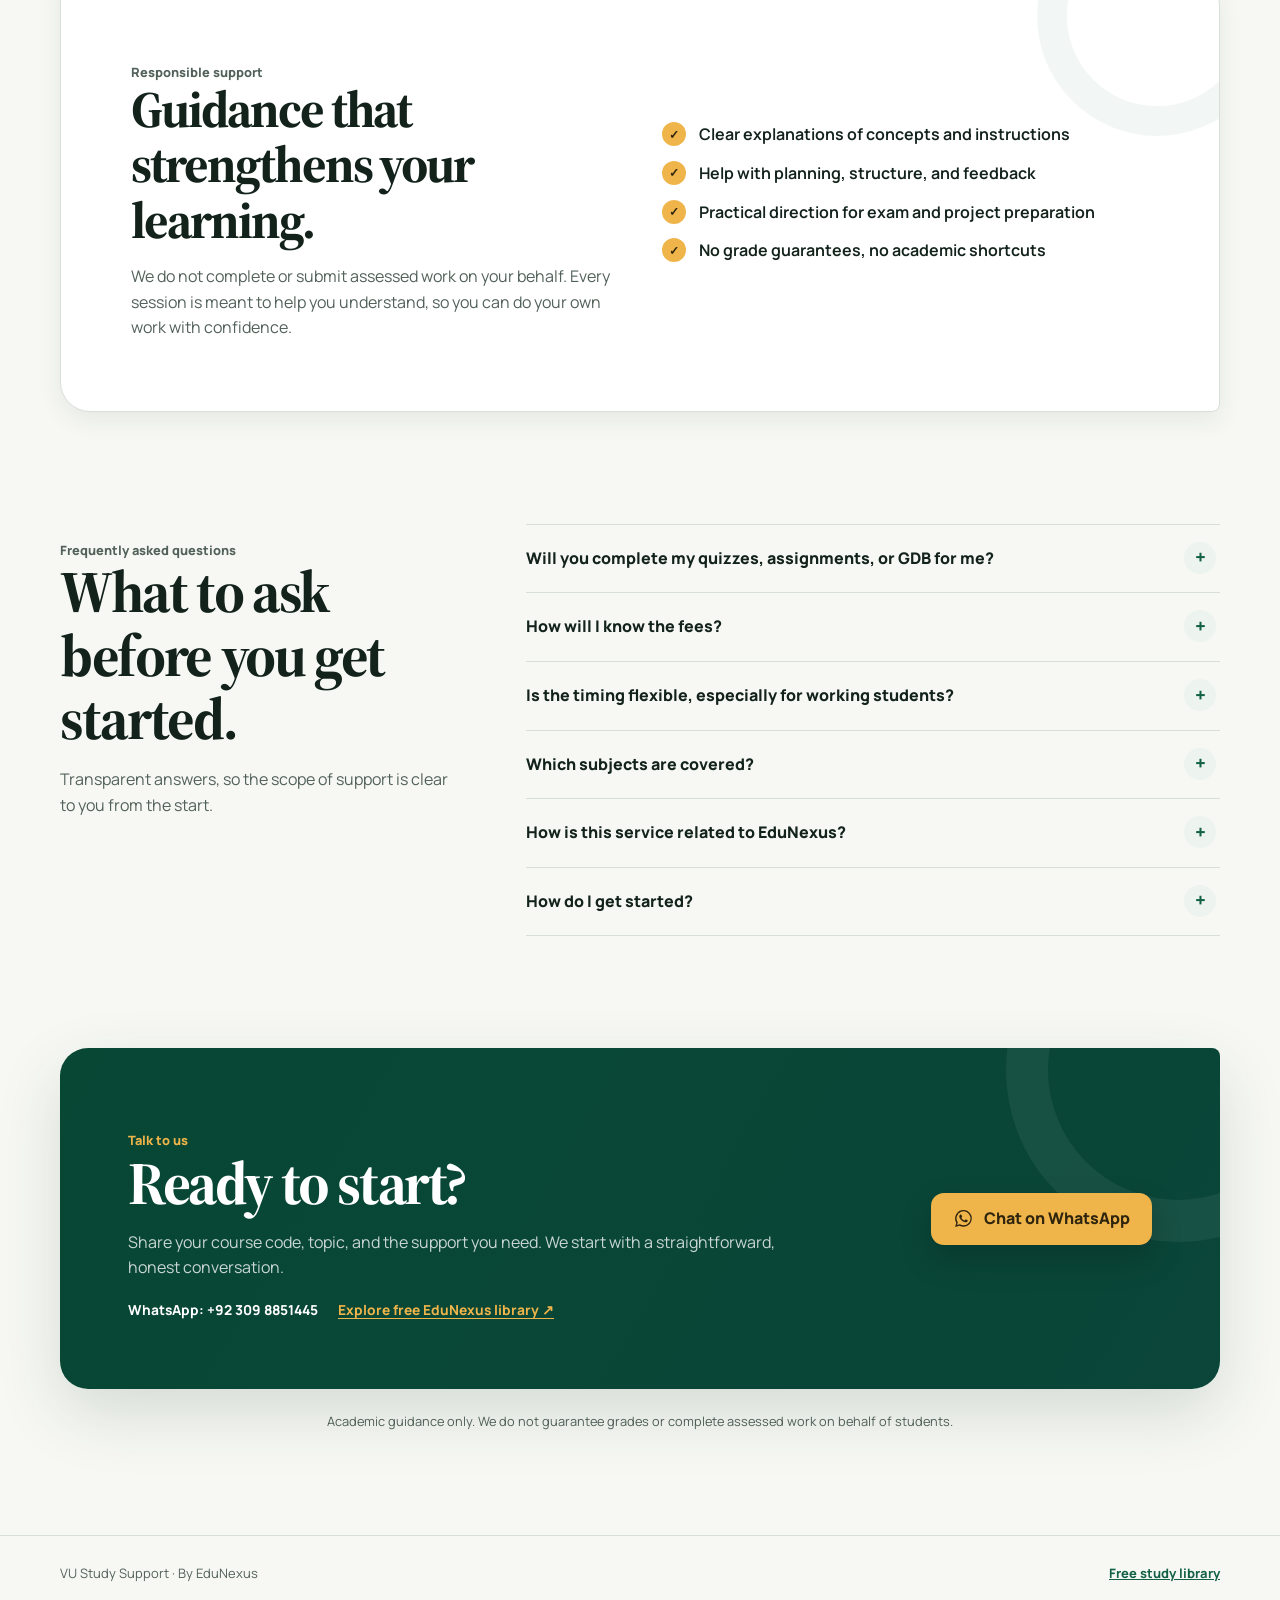
==== commit cdabbf31: "Update VU Study Support landing page (improved version)" ====
--- a/index.html
+++ b/index.html
@@ -23,82 +23,123 @@
       color-scheme: light dark;
       --bg: #f7f8f4;
       --surface: #ffffff;
-      --surface-soft: #edf3ee;
-      --surface-tint: #f3efe4;
+      --surface-2: #edf3ee;
+      --surface-warm: #f3efe4;
       --ink: #13231c;
       --muted: #526159;
       --line: #d7dfd8;
       --brand: #126147;
-      --brand-dark: #084734;
-      --brand-bright: #1f7d5d;
+      --brand-deep: #084734;
+      --brand-soft: #dceee5;
       --gold: #efb54a;
       --gold-soft: #fff2ce;
-      --hero-a: #e3f1e7;
-      --hero-b: #f5ead0;
+      --hero-a: #dceee3;
+      --hero-b: #f3e4bf;
+      --hero-c: #eef5ef;
       --white: #ffffff;
+      --nav-bg: rgba(247, 248, 244, .82);
       --shadow-sm: 0 8px 24px rgba(24, 56, 42, .08);
       --shadow-lg: 0 24px 65px rgba(21, 58, 41, .15);
+      --ease: cubic-bezier(.2, .75, .25, 1);
     }
     @media (prefers-color-scheme: dark) {
       :root {
         --bg: #101813;
         --surface: #18231d;
-        --surface-soft: #213229;
-        --surface-tint: #2a291f;
+        --surface-2: #213229;
+        --surface-warm: #2a291f;
         --ink: #eff6f1;
-        --muted: #b2c0b7;
+        --muted: #b6c3ba;
         --line: #33473b;
-        --brand: #62c29a;
-        --brand-dark: #0d513d;
-        --brand-bright: #84d9b4;
+        --brand: #72c9a5;
+        --brand-deep: #0c4c39;
+        --brand-soft: #1f3b2f;
         --gold: #f0bb57;
         --gold-soft: #3d321d;
         --hero-a: #193228;
         --hero-b: #332c1d;
-        --shadow-sm: 0 8px 24px rgba(0, 0, 0, .18);
-        --shadow-lg: 0 24px 65px rgba(0, 0, 0, .34);
+        --hero-c: #13221a;
+        --nav-bg: rgba(16, 24, 19, .84);
+        --shadow-sm: 0 8px 24px rgba(0, 0, 0, .2);
+        --shadow-lg: 0 24px 65px rgba(0, 0, 0, .36);
       }
     }
     * { box-sizing: border-box; }
-    html { scroll-behavior: smooth; scroll-padding-top: 20px; }
+    html { scroll-behavior: smooth; scroll-padding-top: 92px; }
     body {
       margin: 0;
+      min-width: 320px;
+      overflow-x: hidden;
       background: var(--bg);
       color: var(--ink);
       font-family: "Manrope", sans-serif;
       line-height: 1.6;
       text-rendering: optimizeLegibility;
     }
+    body.menu-open { overflow: hidden; }
     a, button { font: inherit; }
     a { color: inherit; }
+    button { color: inherit; }
+    img { max-width: 100%; }
     .wrap { width: min(1160px, calc(100% - 40px)); margin-inline: auto; }
+    .sr-only { position: absolute; width: 1px; height: 1px; padding: 0; margin: -1px; overflow: hidden; clip: rect(0,0,0,0); white-space: nowrap; border: 0; }
+
+    .site-nav {
+      position: fixed;
+      inset: 0 0 auto;
+      z-index: 100;
+      height: 74px;
+      display: flex;
+      align-items: center;
+      border-bottom: 1px solid transparent;
+      transition: background .3s ease, border-color .3s ease, box-shadow .3s ease, backdrop-filter .3s ease;
+    }
+    .site-nav.scrolled, .site-nav.menu-active {
+      background: var(--nav-bg);
+      border-color: color-mix(in srgb, var(--line) 78%, transparent);
+      box-shadow: 0 10px 35px rgba(17, 49, 35, .08);
+      -webkit-backdrop-filter: blur(16px) saturate(1.2);
+      backdrop-filter: blur(16px) saturate(1.2);
+    }
+    .nav-inner { height: 100%; display: flex; align-items: center; gap: 24px; }
+    .brand-link { display: inline-flex; align-items: center; gap: 10px; text-decoration: none; font-weight: 800; letter-spacing: -.02em; white-space: nowrap; }
+    .brand-mark { width: 34px; height: 34px; display: grid; place-items: center; border-radius: 10px 3px 10px 10px; background: var(--brand-deep); color: #fff; font-family: "Source Serif 4", serif; font-size: 1.1rem; box-shadow: 0 8px 18px rgba(8, 71, 52, .2); }
+    .nav-links { margin-left: auto; display: flex; align-items: center; gap: 5px; }
+    .nav-links > a:not(.nav-cta) { min-height: 44px; display: inline-flex; align-items: center; padding: 8px 12px; border-radius: 10px; color: var(--muted); text-decoration: none; font-size: .86rem; font-weight: 750; transition: color .2s ease, background .2s ease; }
+    .nav-links > a:not(.nav-cta):hover { color: var(--brand); background: color-mix(in srgb, var(--surface) 72%, transparent); }
+    .nav-cta { min-height: 44px; padding: 9px 15px; margin-left: 8px; display: inline-flex; align-items: center; gap: 8px; border-radius: 11px; background: var(--brand-deep); color: #fff; text-decoration: none; font-size: .83rem; font-weight: 800; box-shadow: 0 8px 20px rgba(8, 71, 52, .18); }
+    .menu-toggle { display: none; width: 46px; height: 46px; margin-left: auto; padding: 0; border: 1px solid var(--line); border-radius: 12px; background: color-mix(in srgb, var(--surface) 85%, transparent); cursor: pointer; }
+    .menu-toggle span, .menu-toggle::before, .menu-toggle::after { content: ""; display: block; width: 20px; height: 2px; margin: 4px auto; border-radius: 2px; background: currentColor; transition: transform .25s ease, opacity .2s ease; }
+    .menu-toggle[aria-expanded="true"] span { opacity: 0; }
+    .menu-toggle[aria-expanded="true"]::before { transform: translateY(6px) rotate(45deg); }
+    .menu-toggle[aria-expanded="true"]::after { transform: translateY(-6px) rotate(-45deg); }
+
     .hero {
       position: relative;
+      min-height: min(900px, 100svh);
+      display: flex;
+      align-items: center;
       overflow: hidden;
-      padding: clamp(42px, 7vw, 92px) 0 clamp(68px, 9vw, 110px);
-      background:
-        radial-gradient(circle at 86% 10%, color-mix(in srgb, var(--gold) 28%, transparent) 0, transparent 28%),
-        linear-gradient(135deg, var(--hero-a), var(--bg) 54%, var(--hero-b));
+      padding: clamp(126px, 14vw, 168px) 0 clamp(82px, 10vw, 118px);
+      background: linear-gradient(128deg, var(--hero-a), var(--hero-c), var(--hero-b), var(--hero-a));
+      background-size: 280% 280%;
+      animation: heroGradient 13s ease-in-out infinite;
       border-bottom: 1px solid var(--line);
     }
-    .hero::after {
-      content: "";
-      position: absolute;
-      width: 240px;
-      height: 240px;
-      border: 42px solid color-mix(in srgb, var(--brand) 8%, transparent);
-      border-radius: 50%;
-      right: -110px;
-      bottom: -130px;
-    }
-    .hero-grid { display: grid; grid-template-columns: 1.08fr .92fr; gap: clamp(34px, 6vw, 76px); align-items: center; position: relative; z-index: 1; }
-    .byline { display: inline-flex; align-items: center; gap: 10px; margin-bottom: 19px; font-weight: 800; font-size: .82rem; color: var(--brand); }
+    @keyframes heroGradient { 0%, 100% { background-position: 0% 48%; } 50% { background-position: 100% 52%; } }
+    .hero::before, .hero::after { content: ""; position: absolute; border-radius: 50%; pointer-events: none; }
+    .hero::before { width: clamp(240px, 34vw, 510px); height: clamp(240px, 34vw, 510px); right: -10%; top: -22%; border: clamp(40px, 6vw, 80px) solid color-mix(in srgb, var(--gold) 15%, transparent); }
+    .hero::after { width: 240px; height: 240px; left: -100px; bottom: -150px; border: 42px solid color-mix(in srgb, var(--brand) 8%, transparent); }
+    .hero-grid { display: grid; grid-template-columns: 1.05fr .95fr; gap: clamp(36px, 6vw, 80px); align-items: center; position: relative; z-index: 1; }
+    .byline { display: inline-flex; align-items: center; gap: 10px; margin-bottom: 19px; font-weight: 800; font-size: clamp(.76rem, 1.2vw, .84rem); color: var(--brand); }
     .byline::before { content: ""; width: 34px; height: 3px; border-radius: 4px; background: var(--gold); }
     h1, h2, h3 { margin: 0; line-height: 1.08; }
     h1, h2 { font-family: "Source Serif 4", serif; letter-spacing: -.04em; }
-    h1 { font-size: clamp(3rem, 6.2vw, 5.8rem); max-width: 780px; }
-    h1 span { color: var(--brand); }
-    .lead { margin: 23px 0 28px; max-width: 640px; color: var(--muted); font-size: clamp(1rem, 1.6vw, 1.18rem); }
+    h1 { font-size: clamp(3.1rem, 6.4vw, 6rem); max-width: 800px; }
+    h1 .accent { color: var(--brand); }
+    .js h1 .word { display: inline-block; opacity: 0; transform: translateY(.36em); filter: blur(4px); animation: wordIn .7s var(--ease) forwards; animation-delay: calc(var(--i) * 90ms + 180ms); }
+    @keyframes wordIn { to { opacity: 1; transform: none; filter: none; } }
+    .lead { margin: 23px 0 29px; max-width: 650px; color: var(--muted); font-size: clamp(1rem, 1.55vw, 1.18rem); }
     .actions { display: flex; flex-wrap: wrap; gap: 12px; }
     .btn {
       min-height: 52px;
@@ -112,46 +153,80 @@
       text-decoration: none;
       font-weight: 800;
       cursor: pointer;
-      transition: transform .2s ease, background .2s ease, border-color .2s ease, box-shadow .2s ease;
-    }
-    .btn:focus-visible, summary:focus-visible, a:focus-visible { outline: 3px solid color-mix(in srgb, var(--gold) 75%, transparent); outline-offset: 3px; }
-    .btn-primary { background: var(--brand-dark); color: var(--white); box-shadow: 0 12px 26px rgba(8, 71, 52, .22); }
+      transition: transform .22s var(--ease), background .22s ease, border-color .22s ease, box-shadow .22s ease;
+    }
+    .btn:focus-visible, summary:focus-visible, a:focus-visible, button:focus-visible { outline: 3px solid color-mix(in srgb, var(--gold) 78%, transparent); outline-offset: 3px; }
+    .btn-primary { background: var(--brand-deep); color: #fff; box-shadow: 0 12px 26px rgba(8, 71, 52, .22); }
     .btn-primary:hover { background: #063e2e; transform: translateY(-2px); box-shadow: 0 16px 32px rgba(8, 71, 52, .26); }
     .btn-secondary { background: color-mix(in srgb, var(--surface) 88%, transparent); border-color: var(--line); color: var(--ink); }
     .btn-secondary:hover { border-color: var(--brand); color: var(--brand); transform: translateY(-2px); }
-    .whatsapp-icon { width: 21px; height: 21px; fill: currentColor; }
+    .whatsapp-icon { width: 21px; height: 21px; fill: currentColor; flex: 0 0 auto; }
     .trust-row { display: flex; flex-wrap: wrap; gap: 9px; margin-top: 25px; }
-    .trust-chip { display: inline-flex; align-items: center; gap: 7px; padding: 7px 11px; border-radius: 999px; border: 1px solid color-mix(in srgb, var(--brand) 28%, var(--line)); background: color-mix(in srgb, var(--surface) 75%, transparent); font-size: .78rem; font-weight: 750; color: var(--brand); }
-    .trust-chip::before { content: "✓"; width: 17px; height: 17px; display: grid; place-items: center; border-radius: 50%; background: var(--brand); color: var(--white); font-size: .66rem; }
+    .trust-chip { display: inline-flex; align-items: center; gap: 7px; padding: 7px 11px; border-radius: 999px; border: 1px solid color-mix(in srgb, var(--brand) 28%, var(--line)); background: color-mix(in srgb, var(--surface) 72%, transparent); font-size: .78rem; font-weight: 750; color: var(--brand); }
+    .trust-chip::before { content: "✓"; width: 17px; height: 17px; display: grid; place-items: center; border-radius: 50%; background: var(--brand); color: #fff; font-size: .66rem; }
     .hero-visual { position: relative; padding: 15px 0 22px; }
     .hero-visual::before { content: ""; position: absolute; inset: 0 -18px 8px 32px; border-radius: 44% 56% 44% 56%; background: color-mix(in srgb, var(--gold) 38%, transparent); transform: rotate(4deg); }
     .hero-visual img { position: relative; display: block; width: 100%; aspect-ratio: 4 / 3; object-fit: cover; border-radius: 28px 8px 28px 8px; box-shadow: var(--shadow-lg); }
     .visual-note { position: absolute; z-index: 2; left: -20px; bottom: -5px; max-width: 230px; padding: 15px 17px; background: var(--surface); border: 1px solid var(--line); border-radius: 6px 16px 16px 16px; box-shadow: var(--shadow-sm); font-size: .84rem; color: var(--muted); }
     .visual-note strong { display: block; color: var(--ink); font-size: .98rem; margin-bottom: 3px; }
-    section { padding: clamp(68px, 9vw, 108px) 0; }
-    .section-intro { display: grid; grid-template-columns: .9fr 1.1fr; gap: 32px; align-items: end; margin-bottom: 38px; }
+    .scroll-cue { position: absolute; z-index: 2; left: 50%; bottom: 24px; transform: translateX(-50%); display: inline-flex; flex-direction: column; align-items: center; gap: 7px; color: var(--muted); text-decoration: none; font-size: .7rem; font-weight: 750; }
+    .scroll-cue::after { content: ""; width: 1px; height: 24px; background: linear-gradient(var(--brand), transparent); animation: scrollCue 1.7s ease-in-out infinite; }
+    @keyframes scrollCue { 0%,100% { transform: scaleY(.35); transform-origin: top; opacity: .45; } 50% { transform: scaleY(1); opacity: 1; } }
+
+    section { padding: clamp(70px, 9vw, 112px) 0; }
+    .section-intro { display: grid; grid-template-columns: .9fr 1.1fr; gap: 32px; align-items: end; margin-bottom: 42px; }
     .kicker { margin: 0 0 9px; color: var(--brand); font-weight: 800; font-size: .8rem; }
-    h2 { font-size: clamp(2.25rem, 4.5vw, 4rem); }
+    h2 { font-size: clamp(2.3rem, 4.6vw, 4.1rem); }
     .section-intro > p { margin: 0 0 4px; color: var(--muted); max-width: 650px; justify-self: end; }
-    .packages { padding-top: clamp(62px, 8vw, 98px); }
+    .reveal { opacity: 1; transform: none; }
+    .reveal.visible { animation: revealIn .72s var(--ease) both; }
+    @keyframes revealIn { from { opacity: 0; transform: translateY(24px); } to { opacity: 1; transform: none; } }
+
+    .packages { padding-top: clamp(74px, 9vw, 108px); }
     .package-grid { display: grid; grid-template-columns: repeat(3, minmax(0, 1fr)); gap: 18px; align-items: stretch; }
-    .package { position: relative; display: flex; flex-direction: column; min-height: 100%; padding: 28px; background: var(--surface); border: 1px solid var(--line); border-radius: 20px 6px 20px 20px; box-shadow: var(--shadow-sm); transition: transform .25s ease, border-color .25s ease, box-shadow .25s ease; }
-    .package:hover { transform: translateY(-6px); border-color: color-mix(in srgb, var(--brand) 55%, var(--line)); box-shadow: var(--shadow-lg); }
-    .package.featured { background: var(--brand-dark); color: var(--white); border-color: var(--brand-dark); }
+    .package { position: relative; display: flex; flex-direction: column; min-height: 100%; padding: 28px; background: var(--surface); border: 1px solid var(--line); border-radius: 20px 6px 20px 20px; box-shadow: var(--shadow-sm); transition: transform .28s var(--ease), border-color .25s ease, box-shadow .28s ease; }
+    .package:hover { transform: translateY(-8px); border-color: color-mix(in srgb, var(--brand) 58%, var(--line)); box-shadow: var(--shadow-lg); }
+    .package.featured { background: var(--brand-deep); color: #fff; border-color: var(--brand-deep); transform: translateY(-12px); box-shadow: var(--shadow-lg); }
+    .package.featured:hover { transform: translateY(-18px); }
+    .popular-badge { position: absolute; top: 0; right: 24px; transform: translateY(-50%); padding: 6px 11px; border-radius: 999px; background: var(--gold); color: #2e240d; box-shadow: 0 8px 18px rgba(80, 58, 11, .18); font-size: .72rem; font-weight: 900; }
     .package-tag { display: inline-flex; align-self: flex-start; padding: 5px 9px; border-radius: 999px; background: var(--gold-soft); color: #6b4b05; font-size: .72rem; font-weight: 800; margin-bottom: 20px; }
     @media (prefers-color-scheme: dark) { .package-tag { color: #ffe19a; } }
-    .package.featured .package-tag { background: var(--gold); color: #2e240d; }
-    .package h3 { font-family: "Source Serif 4", serif; font-size: 1.65rem; letter-spacing: -.02em; }
+    .package.featured .package-tag { background: rgba(255,255,255,.13); color: #fff; }
+    .package h3 { font-family: "Source Serif 4", serif; font-size: clamp(1.5rem, 2.3vw, 1.75rem); letter-spacing: -.02em; }
     .package-desc { color: var(--muted); margin: 12px 0 20px; font-size: .92rem; }
-    .package.featured .package-desc { color: rgba(255,255,255,.76); }
+    .package.featured .package-desc { color: rgba(255,255,255,.77); }
     .features { list-style: none; padding: 0; margin: 0 0 26px; display: grid; gap: 11px; }
     .features li { display: grid; grid-template-columns: 20px 1fr; gap: 9px; font-size: .9rem; }
-    .features li::before { content: "✓"; width: 19px; height: 19px; display: grid; place-items: center; border-radius: 50%; background: var(--surface-soft); color: var(--brand); font-size: .7rem; font-weight: 900; margin-top: 2px; }
+    .features li::before { content: "✓"; width: 19px; height: 19px; display: grid; place-items: center; border-radius: 50%; background: var(--surface-2); color: var(--brand); font-size: .7rem; font-weight: 900; margin-top: 2px; }
     .package.featured .features li::before { background: var(--gold); color: #2e240d; }
     .package .btn { margin-top: auto; width: 100%; }
-    .package.featured .btn { background: var(--white); color: #084734; }
+    .package.featured .btn { background: #fff; color: #084734; }
+
+    .why { padding-top: 0; }
+    .why-heading { display: flex; align-items: end; justify-content: space-between; gap: 24px; margin-bottom: 24px; }
+    .why-heading h2 { font-size: clamp(2rem, 3.4vw, 3.15rem); }
+    .why-heading p { max-width: 500px; margin: 0 0 4px; color: var(--muted); }
+    .trust-strip { display: grid; grid-template-columns: repeat(4, minmax(0, 1fr)); border-block: 1px solid var(--line); }
+    .trust-item { min-height: 132px; display: grid; grid-template-columns: 48px 1fr; gap: 14px; align-items: center; padding: 25px 20px; }
+    .trust-item + .trust-item { border-left: 1px solid var(--line); }
+    .trust-icon { width: 46px; height: 46px; display: grid; place-items: center; border-radius: 14px 4px 14px 14px; background: var(--brand-soft); color: var(--brand); }
+    .trust-icon svg { width: 23px; height: 23px; fill: none; stroke: currentColor; stroke-width: 1.9; stroke-linecap: round; stroke-linejoin: round; }
+    .trust-item strong { display: block; margin-bottom: 3px; font-size: .95rem; }
+    .trust-item span { display: block; color: var(--muted); font-size: .78rem; line-height: 1.45; }
+
+    .subjects { padding-top: 0; }
+    .subject-panel { overflow: hidden; padding: clamp(34px, 5vw, 58px) 0; background: var(--surface-warm); border-block: 1px solid var(--line); }
+    .subject-heading { display: grid; grid-template-columns: .72fr 1.28fr; gap: 34px; align-items: end; margin-bottom: 30px; }
+    .subject-heading h2 { font-size: clamp(2.1rem, 3.9vw, 3.35rem); }
+    .subject-heading p { color: var(--muted); margin: 0 0 4px; }
+    .marquee { position: relative; overflow: hidden; width: 100%; -webkit-mask-image: linear-gradient(90deg, transparent, #000 7%, #000 93%, transparent); mask-image: linear-gradient(90deg, transparent, #000 7%, #000 93%, transparent); }
+    .marquee-track { display: flex; width: max-content; gap: 10px; padding: 4px 5px 12px; animation: marquee 29s linear infinite; }
+    .marquee:hover .marquee-track { animation-play-state: paused; }
+    @keyframes marquee { to { transform: translateX(calc(-50% - 5px)); } }
+    .subject-chip { flex: 0 0 auto; padding: 11px 15px; background: var(--surface); border: 1px solid var(--line); border-radius: 11px; font-size: .87rem; font-weight: 750; box-shadow: 0 4px 12px rgba(23, 57, 42, .05); }
+
     .edunexus { padding-top: 0; }
-    .edunexus-card { position: relative; overflow: hidden; display: grid; grid-template-columns: 1fr auto; gap: clamp(28px, 5vw, 64px); align-items: center; padding: clamp(38px, 6vw, 72px); background: var(--brand-dark); color: var(--white); border-radius: 30px 8px 30px 8px; box-shadow: var(--shadow-lg); }
+    .edunexus-card { position: relative; overflow: hidden; display: grid; grid-template-columns: 1fr auto; gap: clamp(28px, 5vw, 64px); align-items: center; padding: clamp(40px, 6vw, 74px); background: var(--brand-deep); color: #fff; border-radius: 30px 8px 30px 8px; box-shadow: var(--shadow-lg); }
     .edunexus-card::before { content: ""; position: absolute; width: 230px; height: 230px; border: 38px solid rgba(255,255,255,.06); border-radius: 50%; right: -80px; bottom: -130px; }
     .edunexus-copy { position: relative; z-index: 1; max-width: 720px; }
     .edunexus-card h2 { font-size: clamp(2.35rem, 4.6vw, 4.2rem); }
@@ -161,115 +236,163 @@
     .library-list span::before { content: "✓"; color: var(--gold); font-weight: 900; }
     .edunexus-cta { position: relative; z-index: 1; min-width: 250px; min-height: 62px; padding-inline: 28px; background: var(--gold); color: #2f250e; box-shadow: 0 14px 32px rgba(0,0,0,.2); }
     .edunexus-cta:hover { background: #f7c464; color: #2f250e; transform: translateY(-2px); box-shadow: 0 18px 38px rgba(0,0,0,.25); }
-    .subjects { padding-top: 0; }
-    .subject-panel { display: grid; grid-template-columns: .72fr 1.28fr; gap: 34px; align-items: center; padding: clamp(30px, 5vw, 52px); background: var(--surface-tint); border: 1px solid var(--line); border-radius: 8px 28px 8px 28px; }
-    .subject-panel h2 { font-size: clamp(2rem, 3.8vw, 3.2rem); }
-    .subject-panel p { color: var(--muted); margin: 12px 0 0; }
-    .chip-cloud { display: flex; flex-wrap: wrap; gap: 10px; }
-    .subject-chip { padding: 10px 14px; background: var(--surface); border: 1px solid var(--line); border-radius: 10px; font-size: .87rem; font-weight: 750; box-shadow: 0 4px 12px rgba(23, 57, 42, .05); }
+
     .ethics { padding-top: 0; }
-    .ethics-card { position: relative; overflow: hidden; display: grid; grid-template-columns: 1fr 1fr; gap: 44px; align-items: center; padding: clamp(36px, 6vw, 70px); background: var(--brand-dark); color: var(--white); border-radius: 8px 30px 8px 30px; }
-    .ethics-card::after { content: ""; position: absolute; width: 180px; height: 180px; border: 30px solid rgba(255,255,255,.06); border-radius: 50%; right: -58px; top: -80px; }
+    .ethics-card { position: relative; overflow: hidden; display: grid; grid-template-columns: 1fr 1fr; gap: 44px; align-items: center; padding: clamp(36px, 6vw, 70px); background: var(--surface); border: 1px solid var(--line); border-radius: 8px 30px 8px 30px; box-shadow: var(--shadow-sm); }
+    .ethics-card::after { content: ""; position: absolute; width: 180px; height: 180px; border: 30px solid color-mix(in srgb, var(--brand) 5%, transparent); border-radius: 50%; right: -58px; top: -80px; }
     .ethics-card h2 { font-size: clamp(2.1rem, 4vw, 3.6rem); }
-    .ethics-card p { color: rgba(255,255,255,.78); margin: 16px 0 0; }
+    .ethics-card p { color: var(--muted); margin: 16px 0 0; }
     .principles { list-style: none; padding: 0; margin: 0; display: grid; gap: 13px; position: relative; z-index: 1; }
     .principles li { display: grid; grid-template-columns: 26px 1fr; gap: 11px; align-items: start; font-weight: 650; }
     .principles li::before { content: "✓"; width: 24px; height: 24px; display: grid; place-items: center; border-radius: 50%; background: var(--gold); color: #2f250e; font-size: .75rem; font-weight: 900; }
+
     .faq { padding-top: 0; }
     .faq-layout { display: grid; grid-template-columns: .72fr 1.28fr; gap: clamp(30px, 6vw, 76px); align-items: start; }
-    .faq-copy { position: sticky; top: 24px; }
+    .faq-copy { position: sticky; top: 104px; }
     .faq-copy p { color: var(--muted); margin: 16px 0 0; }
     .faq-list { border-top: 1px solid var(--line); }
     details { border-bottom: 1px solid var(--line); }
-    summary { list-style: none; cursor: pointer; padding: 21px 44px 21px 0; position: relative; font-weight: 800; }
+    summary { list-style: none; cursor: pointer; min-height: 66px; padding: 21px 48px 21px 0; position: relative; font-weight: 800; }
     summary::-webkit-details-marker { display: none; }
-    summary::after { content: "+"; position: absolute; right: 4px; top: 17px; width: 30px; height: 30px; display: grid; place-items: center; border-radius: 50%; background: var(--surface-soft); color: var(--brand); font-size: 1.2rem; transition: transform .2s ease; }
-    details[open] summary::after { transform: rotate(45deg); }
-    details p { margin: -5px 44px 20px 0; color: var(--muted); }
-    details a { color: var(--brand); font-weight: 750; }
-    .contact { padding-top: 0; padding-bottom: max(100px, env(safe-area-inset-bottom)); }
-    .contact-card { display: grid; grid-template-columns: 1fr auto; gap: 30px; align-items: center; padding: clamp(34px, 5vw, 58px); background: var(--surface); border: 1px solid var(--line); border-radius: 24px 7px 24px 24px; box-shadow: var(--shadow-sm); }
-    .contact-card h2 { font-size: clamp(2.2rem, 4.2vw, 3.8rem); }
-    .contact-card p { color: var(--muted); margin: 14px 0 0; max-width: 690px; }
+    summary::after { content: "+"; position: absolute; right: 4px; top: 17px; width: 32px; height: 32px; display: grid; place-items: center; border-radius: 50%; background: var(--surface-2); color: var(--brand); font-size: 1.2rem; transition: transform .3s var(--ease), background .2s ease; }
+    details[open] summary::after { transform: rotate(45deg); background: var(--brand-soft); }
+    .faq-answer { display: grid; grid-template-rows: 0fr; transition: grid-template-rows .35s var(--ease); }
+    details[open] .faq-answer { grid-template-rows: 1fr; }
+    .faq-answer > div { overflow: hidden; }
+    .faq-answer p { margin: -3px 48px 22px 0; color: var(--muted); }
+    .faq-answer a { color: var(--brand); font-weight: 750; }
+
+    .contact { padding-top: 0; padding-bottom: max(104px, env(safe-area-inset-bottom)); }
+    .contact-card { position: relative; overflow: hidden; display: grid; grid-template-columns: 1fr auto; gap: 30px; align-items: center; padding: clamp(38px, 6vw, 68px); background: linear-gradient(120deg, var(--brand-deep), color-mix(in srgb, var(--brand-deep) 86%, #153c55)); color: #fff; border-radius: 28px 8px 28px 28px; box-shadow: var(--shadow-lg); }
+    .contact-card::after { content: ""; position: absolute; width: 260px; height: 260px; right: -130px; top: -150px; border: 42px solid rgba(255,255,255,.06); border-radius: 50%; }
+    .contact-card > * { position: relative; z-index: 1; }
+    .contact-card h2 { font-size: clamp(2.4rem, 4.7vw, 4.25rem); }
+    .contact-card p { color: rgba(255,255,255,.78); margin: 14px 0 0; max-width: 690px; }
     .contact-meta { display: flex; flex-wrap: wrap; gap: 12px 20px; margin-top: 18px; font-size: .86rem; font-weight: 750; }
-    .contact-meta a { color: var(--brand); text-underline-offset: 3px; }
+    .contact-meta a { color: var(--gold); text-underline-offset: 3px; }
+    .contact-card .btn { background: var(--gold); color: #2f250e; box-shadow: 0 14px 32px rgba(0,0,0,.18); }
+    .contact-card .btn:hover { transform: translateY(-2px); background: #f7c464; }
     .disclaimer { margin: 22px auto 0; max-width: 920px; text-align: center; color: var(--muted); font-size: .8rem; }
     .footer { border-top: 1px solid var(--line); padding: 27px 0 38px; color: var(--muted); font-size: .81rem; }
     .footer-inner { display: flex; justify-content: space-between; gap: 18px; align-items: center; }
     .footer a { color: var(--brand); font-weight: 750; }
-    .float-whatsapp { display: none; }
-    .reveal { opacity: 1; transform: translateY(12px); transition: transform .55s ease; }
-    .reveal.visible { transform: none; }
-    @media (max-width: 900px) {
-      .hero-grid, .section-intro, .edunexus-card, .subject-panel, .ethics-card, .faq-layout, .contact-card { grid-template-columns: 1fr; }
-      .hero-visual { order: -1; max-width: 660px; }
-      .hero-copy { max-width: 760px; }
+
+    .float-whatsapp, .back-to-top { position: fixed; z-index: 80; bottom: max(18px, env(safe-area-inset-bottom)); display: inline-flex; align-items: center; justify-content: center; text-decoration: none; opacity: 0; visibility: hidden; transform: translateY(12px); transition: opacity .25s ease, transform .25s ease, visibility .25s ease, background .2s ease; }
+    .float-whatsapp { right: 72px; min-height: 50px; padding: 12px 16px; gap: 8px; border-radius: 999px; background: #087a53; color: #fff; font-size: .84rem; font-weight: 800; box-shadow: 0 12px 32px rgba(3, 66, 44, .35); }
+    .back-to-top { right: 18px; width: 48px; height: 48px; padding: 0; border: 1px solid var(--line); border-radius: 14px; background: var(--surface); color: var(--brand); box-shadow: var(--shadow-sm); cursor: pointer; }
+    .back-to-top svg { width: 20px; height: 20px; fill: none; stroke: currentColor; stroke-width: 2; stroke-linecap: round; stroke-linejoin: round; }
+    .float-whatsapp.is-visible, .back-to-top.is-visible { opacity: 1; visibility: visible; transform: none; }
+
+    @media (max-width: 980px) {
+      .nav-links > a:not(.nav-cta) { padding-inline: 9px; }
+      .hero-grid, .section-intro, .edunexus-card, .subject-heading, .ethics-card, .faq-layout, .contact-card { grid-template-columns: 1fr; }
+      .hero { min-height: auto; }
+      .hero-visual { order: -1; max-width: 680px; }
+      .hero-copy { max-width: 780px; }
       .section-intro { gap: 15px; align-items: start; }
       .section-intro > p { justify-self: start; }
-      .package-grid { grid-template-columns: 1fr; }
+      .package-grid { grid-template-columns: 1fr; gap: 22px; }
       .package { min-height: auto; }
+      .package.featured, .package.featured:hover { transform: none; }
       .edunexus-cta { justify-self: start; }
-      .subject-panel { gap: 26px; }
       .faq-copy { position: static; }
       .contact-card { align-items: start; }
       .contact-card .btn { justify-self: start; }
+      .trust-strip { grid-template-columns: repeat(2, minmax(0, 1fr)); }
+      .trust-item:nth-child(3) { border-left: 0; border-top: 1px solid var(--line); }
+      .trust-item:nth-child(4) { border-top: 1px solid var(--line); }
+    }
+    @media (max-width: 760px) {
+      .site-nav { height: 68px; }
+      .site-nav.menu-active { height: 100svh; background-color: #ffffff; align-items: flex-start; }
+      .site-nav.menu-active .nav-inner { height: 68px; }
+      @media (prefers-color-scheme: dark) { .site-nav.menu-active { background-color: #18231d; } }
+      .menu-toggle { display: block; }
+      .nav-links { position: fixed; inset: 68px 0 auto; isolation: isolate; display: grid; gap: 6px; margin: 0; padding: 14px 20px 22px; background-color: #ffffff; border-bottom: 1px solid var(--line); box-shadow: 0 22px 38px rgba(16, 45, 33, .16); opacity: 0; visibility: hidden; transform: translateY(-12px); transition: opacity .25s ease, visibility .25s ease, transform .25s var(--ease); }
+      @media (prefers-color-scheme: dark) { .nav-links { background-color: #18231d; } }
+      .nav-links.open { opacity: 1; visibility: visible; transform: none; }
+      .nav-links > a:not(.nav-cta) { min-height: 48px; padding: 10px 12px; color: var(--ink); }
+      .nav-cta { min-height: 50px; margin: 5px 0 0; justify-content: center; }
+      .hero { padding-top: 100px; }
+      .scroll-cue { display: none; }
     }
     @media (max-width: 600px) {
       .wrap { width: min(100% - 28px, 680px); }
-      .hero { padding-top: 20px; }
-      h1 { font-size: clamp(2.75rem, 14vw, 4.3rem); }
+      .brand-text { font-size: .9rem; }
+      h1 { font-size: clamp(2.85rem, 14vw, 4.35rem); }
+      .hero { padding-bottom: 76px; }
       .hero-visual { padding: 0 0 32px; }
       .hero-visual img { border-radius: 20px 6px 20px 6px; }
       .visual-note { left: 10px; bottom: 0; max-width: 220px; }
       .actions .btn { width: 100%; }
-      .package { padding: 23px 20px; }
-      .edunexus-card { padding: 34px 22px; border-radius: 22px 6px 22px 6px; }
+      .package { padding: 25px 21px; }
+      .popular-badge { right: 18px; }
+      .why-heading { flex-direction: column; align-items: flex-start; gap: 12px; }
+      .trust-strip { grid-template-columns: 1fr; }
+      .trust-item + .trust-item, .trust-item:nth-child(3), .trust-item:nth-child(4) { border-left: 0; border-top: 1px solid var(--line); }
+      .trust-item { min-height: 104px; padding: 20px 4px; }
+      .subject-heading { gap: 14px; }
+      .marquee { -webkit-mask-image: none; mask-image: none; }
+      .edunexus-card { padding: 36px 22px; border-radius: 22px 6px 22px 6px; }
       .edunexus-cta { width: 100%; min-width: 0; }
-      .subject-panel { padding: 28px 20px; border-radius: 6px 20px 6px 20px; }
       .ethics-card { padding: 32px 22px; border-radius: 6px 22px 6px 22px; }
-      .contact-card { padding: 29px 21px; }
+      summary { padding-right: 43px; }
+      .faq-answer p { margin-right: 0; }
+      .contact-card { padding: 34px 22px; }
       .contact-card .btn { width: 100%; }
       .footer-inner { flex-direction: column; text-align: center; }
-      .float-whatsapp {
-        position: fixed;
-        right: 14px;
-        bottom: max(14px, env(safe-area-inset-bottom));
-        z-index: 40;
-        align-items: center;
-        gap: 8px;
-        min-height: 48px;
-        padding: 11px 15px;
-        border-radius: 999px;
-        background: #087a53;
-        color: #fff;
-        text-decoration: none;
-        font-weight: 800;
-        font-size: .84rem;
-        box-shadow: 0 12px 32px rgba(3, 66, 44, .35);
-      }
-      .float-whatsapp.is-visible { display: inline-flex; }
+      .float-whatsapp { right: 70px; width: 50px; height: 50px; padding: 0; }
+      .float-whatsapp .float-label { display: none; }
+      .back-to-top { right: 14px; }
     }
     @media (prefers-reduced-motion: reduce) {
       html { scroll-behavior: auto; }
-      *, *::before, *::after { transition-duration: .01ms !important; }
-      .reveal { opacity: 1; transform: none; }
+      *, *::before, *::after { scroll-behavior: auto !important; animation-duration: .01ms !important; animation-iteration-count: 1 !important; transition-duration: .01ms !important; }
+      .js .reveal { opacity: 1; transform: none; }
+      .js h1 .word { opacity: 1; transform: none; filter: none; }
+      .marquee-track { animation: none; flex-wrap: wrap; width: auto; }
+      .marquee-track[aria-hidden="true"] { display: none; }
     }
   </style>
+  <script>document.documentElement.classList.add('js');</script>
 </head>
 <body>
-  <main>
+  <nav class="site-nav" aria-label="Primary navigation">
+    <div class="wrap nav-inner">
+      <a class="brand-link" href="#top" aria-label="Go to top">
+        <span class="brand-mark" aria-hidden="true">E</span>
+        <span class="brand-text">EduNexus Support</span>
+      </a>
+      <button class="menu-toggle" type="button" aria-expanded="false" aria-controls="nav-links"><span></span><span class="sr-only">Toggle navigation</span></button>
+      <div class="nav-links" id="nav-links">
+        <a href="#packages">Packages</a>
+        <a href="#subjects">Subjects</a>
+        <a href="#faq">FAQ</a>
+        <a href="#contact">Contact</a>
+        <a class="nav-cta" href="https://wa.me/923098851445" target="_blank" rel="noopener noreferrer">
+          <svg class="whatsapp-icon" viewBox="0 0 32 32" aria-hidden="true"><path d="M16.04 3a12.8 12.8 0 0 0-11 19.35L3.2 29l6.8-1.78A12.8 12.8 0 1 0 16.04 3Zm0 23.43a10.6 10.6 0 0 1-5.4-1.48l-.38-.22-4.03 1.06 1.08-3.93-.25-.4a10.65 10.65 0 1 1 8.98 4.97Zm5.84-7.96c-.32-.16-1.9-.94-2.2-1.05-.29-.11-.5-.16-.71.16-.21.32-.82 1.05-1 1.26-.19.21-.37.24-.69.08-1.88-.94-3.12-1.68-4.37-3.81-.33-.57.33-.53.94-1.76.1-.21.05-.4-.03-.56-.08-.16-.71-1.71-.97-2.34-.26-.62-.52-.54-.71-.55h-.61c-.21 0-.56.08-.85.4-.29.32-1.11 1.08-1.11 2.64 0 1.56 1.13 3.06 1.29 3.27.16.21 2.23 3.4 5.4 4.77.75.33 1.34.52 1.8.66.76.24 1.45.21 1.99.13.61-.09 1.9-.78 2.17-1.53.27-.75.27-1.4.19-1.53-.08-.13-.29-.21-.61-.37Z"/></svg>
+          WhatsApp
+        </a>
+      </div>
+    </div>
+  </nav>
+
+  <main id="top">
     <section class="hero">
       <div class="wrap hero-grid">
         <div class="hero-copy">
           <div class="byline">VU Study Support · By EduNexus</div>
-          <h1>VU studies mein clarity. <span>Har step par guidance.</span></h1>
-          <p class="lead">1:1 tutoring, focused exam preparation aur practical project mentoring — Virtual University students ke liye, shortcuts ke baghair.</p>
+          <h1 aria-label="Clear concepts for VU studies. Guidance at every step.">
+            <span class="word" style="--i:0">Clear</span> <span class="word" style="--i:1">concepts</span> <span class="word" style="--i:2">for</span> <span class="word" style="--i:3">VU</span> <span class="word" style="--i:4">studies.</span><br>
+            <span class="accent"><span class="word" style="--i:5">Guidance</span> <span class="word" style="--i:6">at</span> <span class="word" style="--i:7">every</span> <span class="word" style="--i:8">step.</span></span>
+          </h1>
+          <p class="lead">1:1 tutoring, focused exam preparation, and practical project mentoring for Virtual University students — with no shortcuts.</p>
           <div class="actions">
             <a class="btn btn-primary" href="https://wa.me/923098851445" target="_blank" rel="noopener noreferrer" aria-label="Chat on WhatsApp at +92 309 8851445">
               <svg class="whatsapp-icon" viewBox="0 0 32 32" aria-hidden="true"><path d="M16.04 3a12.8 12.8 0 0 0-11 19.35L3.2 29l6.8-1.78A12.8 12.8 0 1 0 16.04 3Zm0 23.43a10.6 10.6 0 0 1-5.4-1.48l-.38-.22-4.03 1.06 1.08-3.93-.25-.4a10.65 10.65 0 1 1 8.98 4.97Zm5.84-7.96c-.32-.16-1.9-.94-2.2-1.05-.29-.11-.5-.16-.71.16-.21.32-.82 1.05-1 1.26-.19.21-.37.24-.69.08-1.88-.94-3.12-1.68-4.37-3.81-.33-.57.33-.53.94-1.76.1-.21.05-.4-.03-.56-.08-.16-.71-1.71-.97-2.34-.26-.62-.52-.54-.71-.55h-.61c-.21 0-.56.08-.85.4-.29.32-1.11 1.08-1.11 2.64 0 1.56 1.13 3.06 1.29 3.27.16.21 2.23 3.4 5.4 4.77.75.33 1.34.52 1.8.66.76.24 1.45.21 1.99.13.61-.09 1.9-.78 2.17-1.53.27-.75.27-1.4.19-1.53-.08-.13-.29-.21-.61-.37Z"/></svg>
               Chat on WhatsApp
             </a>
-            <a class="btn btn-secondary" href="#packages">See Packages</a>
+            <a class="btn btn-secondary" href="#packages">Explore Packages</a>
           </div>
           <div class="trust-row" aria-label="Trust points">
             <span class="trust-chip">VU-focused</span>
@@ -279,54 +402,67 @@
         </div>
         <div class="hero-visual">
           <img src="[data-uri]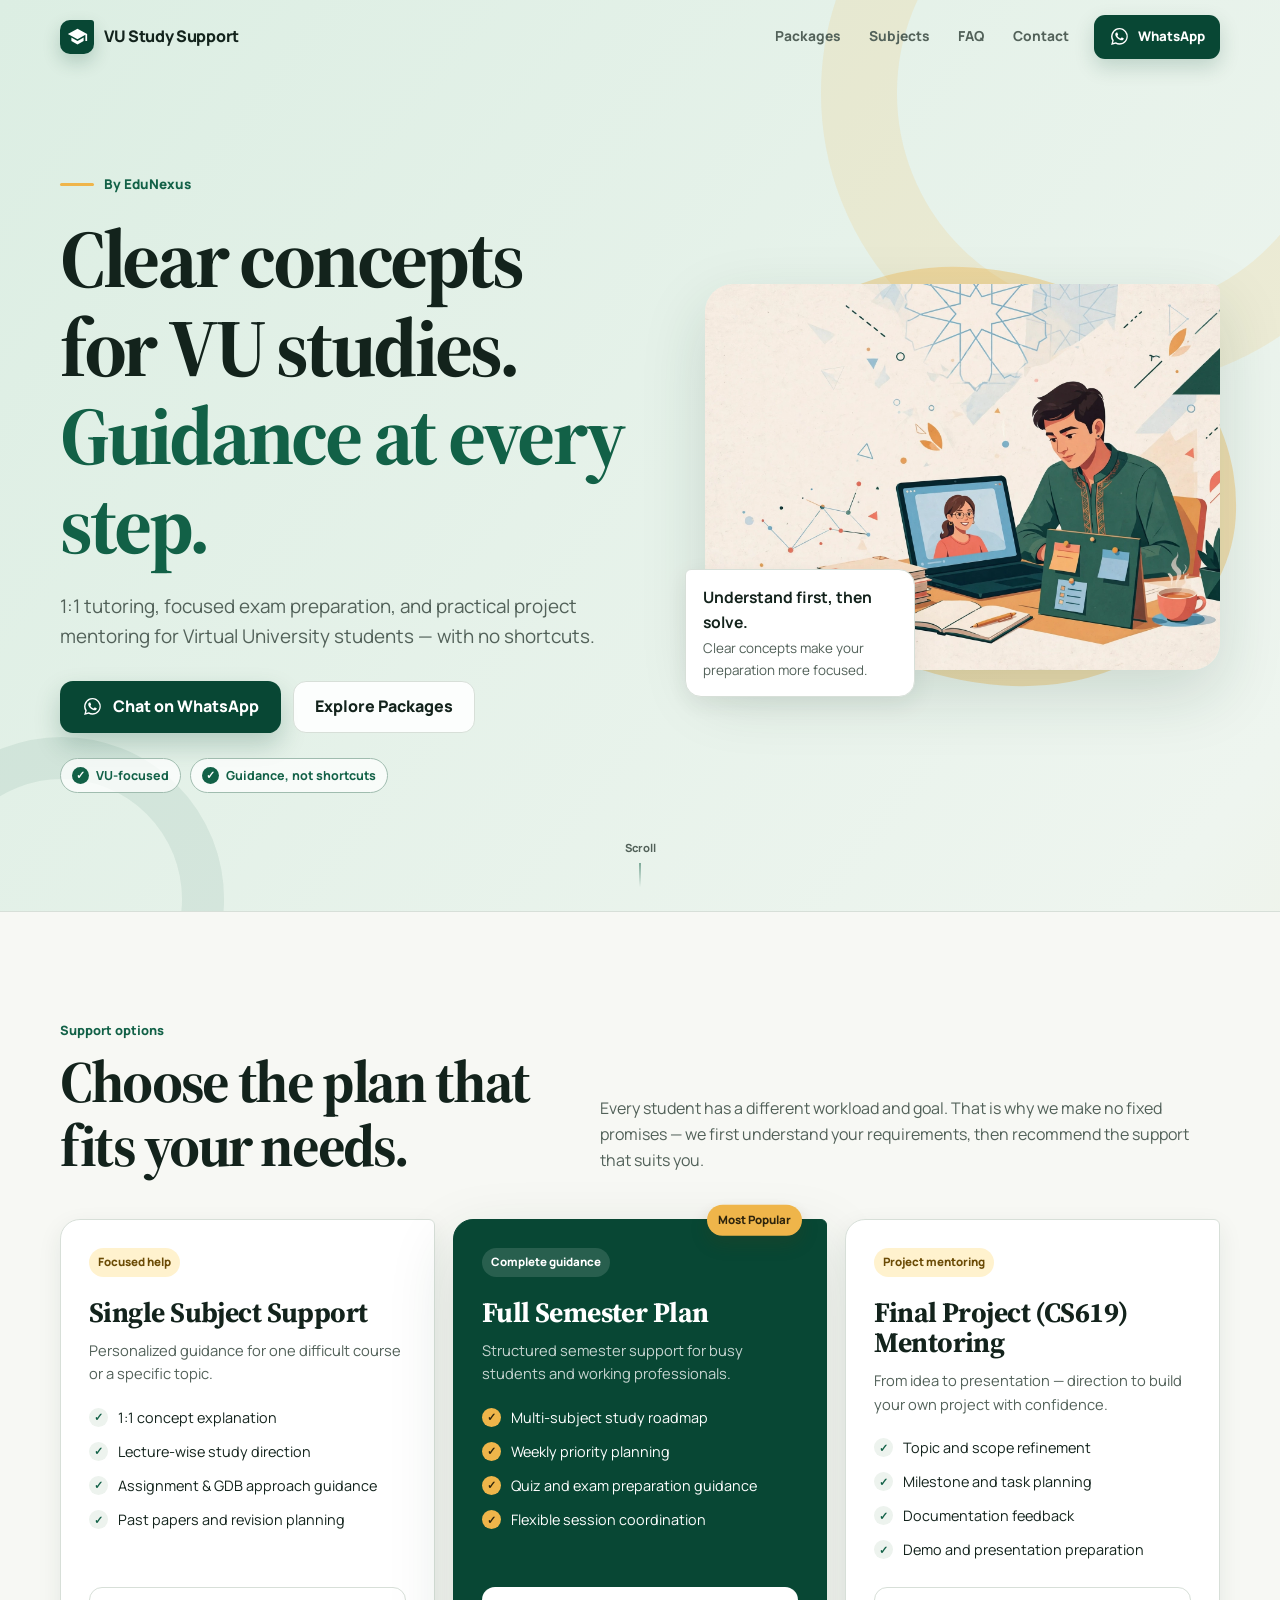
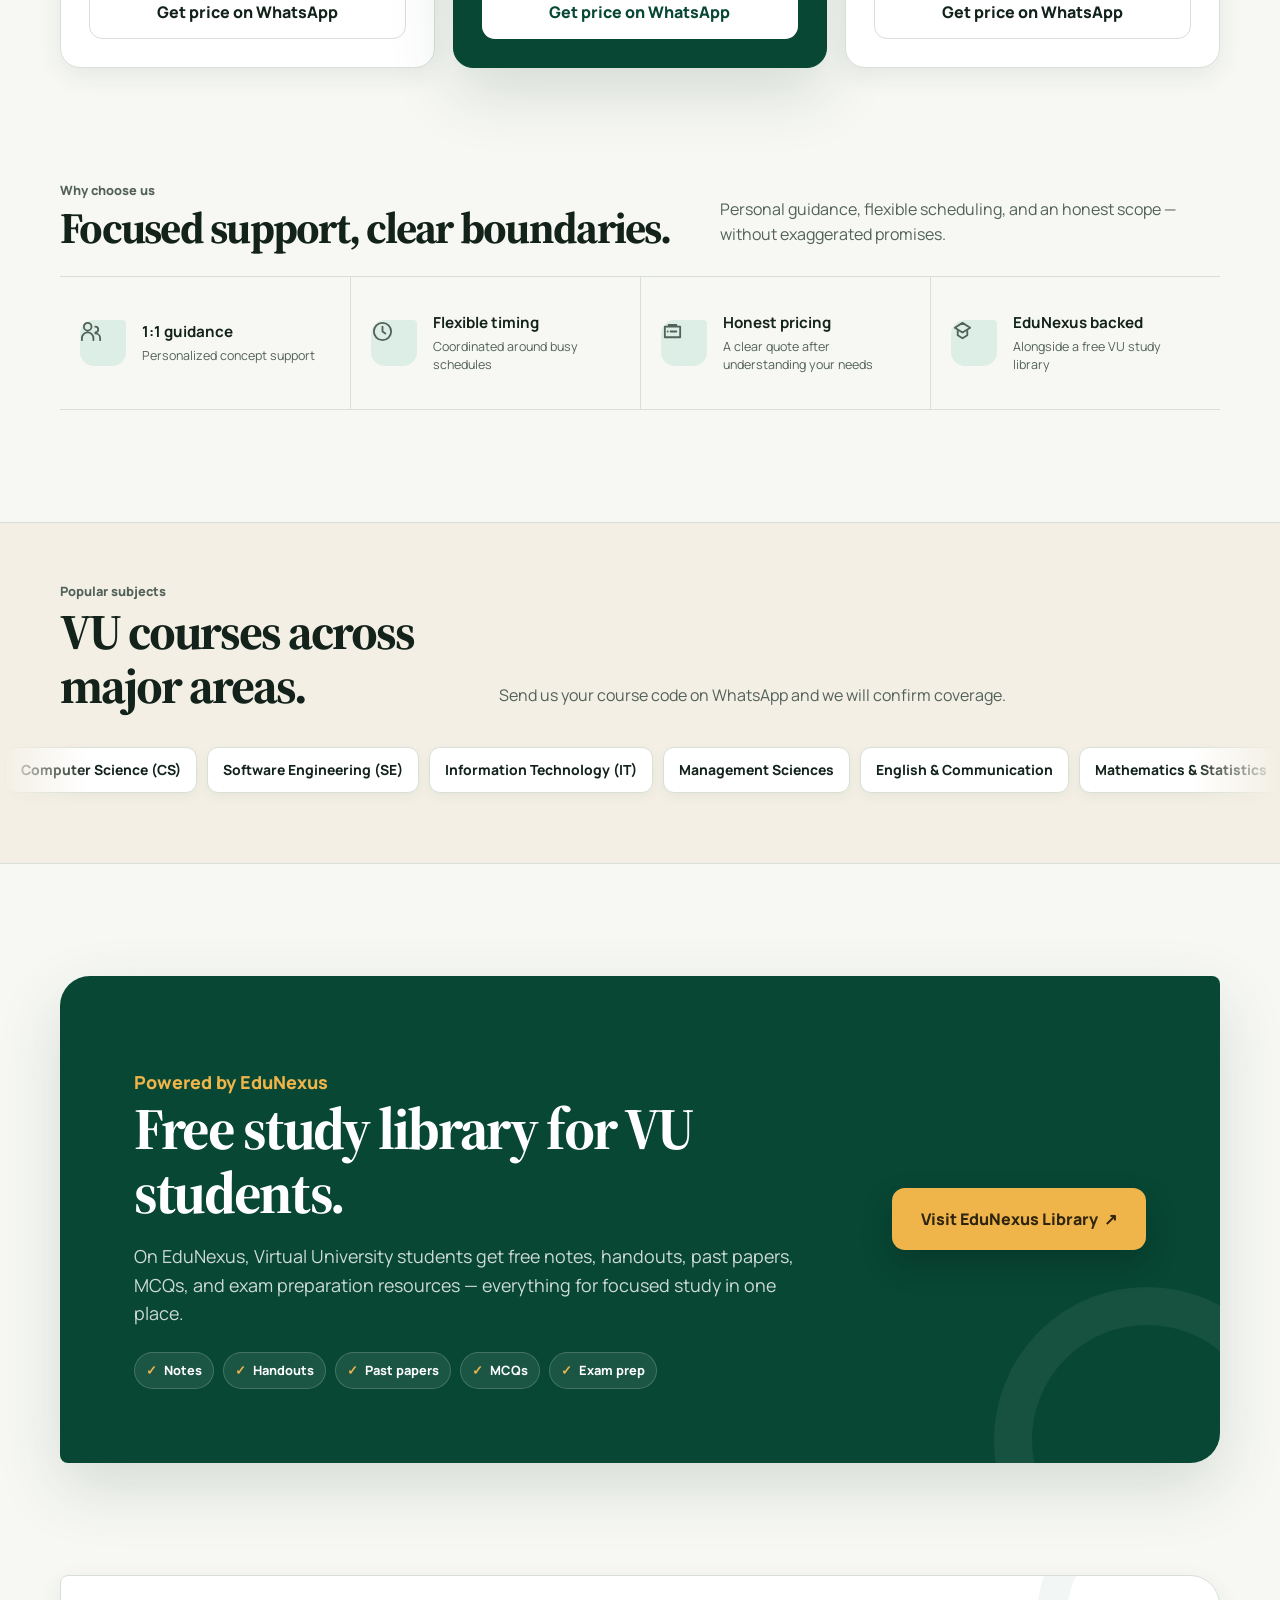
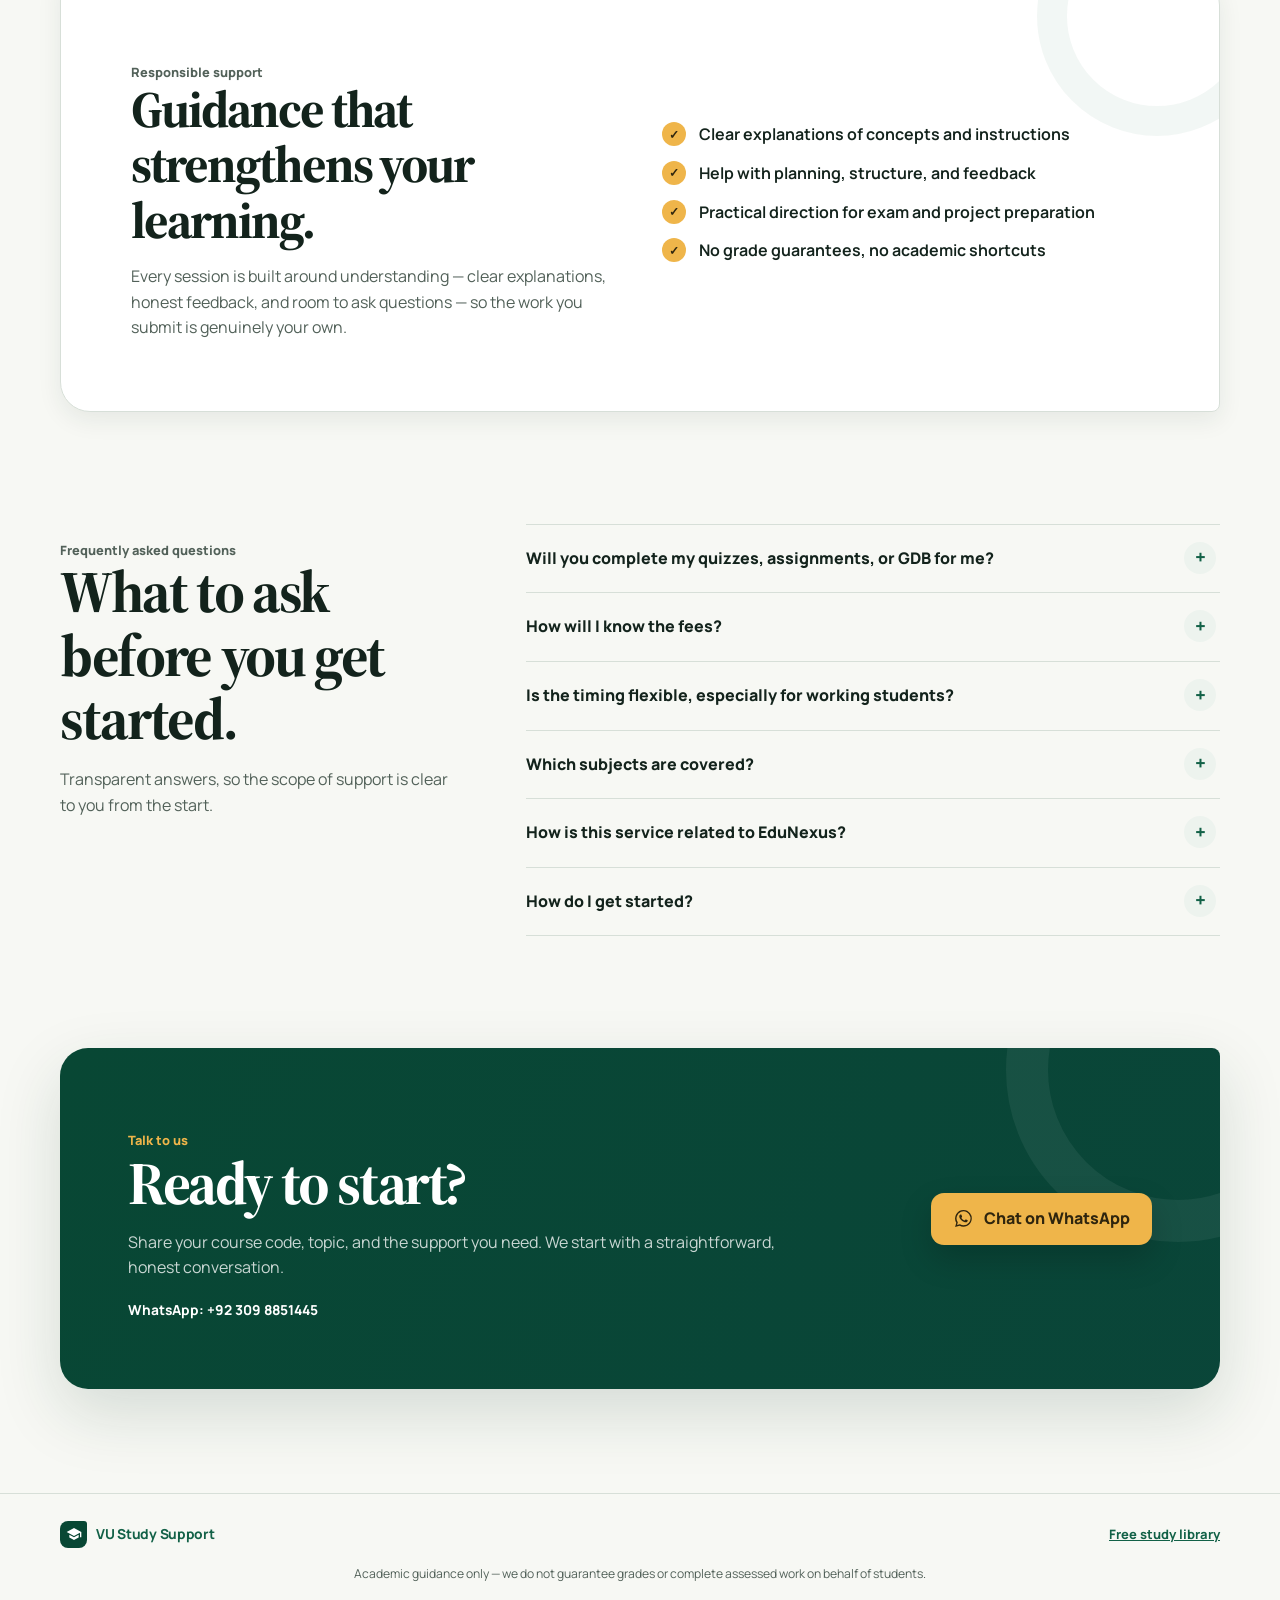
==== commit 8685d59b: "Update index.html" ====
--- a/index.html
+++ b/index.html
@@ -5,9 +5,14 @@
   <meta name="viewport" content="width=device-width, initial-scale=1, viewport-fit=cover" />
   <meta name="color-scheme" content="light dark" />
   <meta name="theme-color" content="#0d5a43" />
-  <link rel="icon" href="data:," />
+  <link rel="icon" href="data:image/svg+xml,%3Csvg xmlns='http://www.w3.org/2000/svg' viewBox='0 0 24 24'%3E%3Crect width='24' height='24' rx='5' fill='%23084734'/%3E%3Cg transform='translate(2.4 3.2) scale(0.78)' fill='%23ffffff'%3E%3Cpath d='M5 13.18v4L12 21l7-3.82v-4L12 17l-7-3.82zM12 3L1 9l11 6 9-4.91V17h2V9L12 3z'/%3E%3C/g%3E%3C/svg%3E" />
   <title>VU Study Support — 1:1 Tutoring &amp; Exam Guidance for Virtual University Students</title>
   <meta name="description" content="1:1 tutoring, exam preparation, assignment guidance and CS619 mentoring for Virtual University students. Honest support by EduNexus — guidance, not shortcuts." />
+  <meta name="keywords" content="VU tutoring, Virtual University tutor, VU exam preparation, VU 1:1 tutoring, CS619 project mentoring, VU assignment guidance, Virtual University study help, EduNexus" />
+  <meta name="author" content="EduNexus" />
+  <meta name="robots" content="index, follow" />
+  <link rel="canonical" href="https://vu-study-support-pro.vercel.app/" />
+  <meta property="og:url" content="https://vu-study-support-pro.vercel.app/" />
   <meta property="og:title" content="VU Study Support — 1:1 Tutoring &amp; Exam Guidance for Virtual University Students" />
   <meta property="og:description" content="Clear concepts, practical exam preparation and responsible academic guidance for VU students — by EduNexus." />
   <meta property="og:type" content="website" />
@@ -103,7 +108,12 @@
     }
     .nav-inner { height: 100%; display: flex; align-items: center; gap: 24px; }
     .brand-link { display: inline-flex; align-items: center; gap: 10px; text-decoration: none; font-weight: 800; letter-spacing: -.02em; white-space: nowrap; }
-    .brand-mark { width: 34px; height: 34px; display: grid; place-items: center; border-radius: 10px 3px 10px 10px; background: var(--brand-deep); color: #fff; font-family: "Source Serif 4", serif; font-size: 1.1rem; box-shadow: 0 8px 18px rgba(8, 71, 52, .2); }
+    .brand-mark { width: 34px; height: 34px; display: grid; place-items: center; border-radius: 10px 3px 10px 10px; background: var(--brand-deep); color: #fff; box-shadow: 0 8px 18px rgba(8, 71, 52, .2); }
+    .brand-mark svg { width: 21px; height: 21px; fill: #fff; }
+    .footer-brand { display: inline-flex; align-items: center; gap: 9px; text-decoration: none; color: var(--ink); font-weight: 800; font-size: .86rem; letter-spacing: -.02em; }
+    .footer-brand .brand-mark { width: 27px; height: 27px; border-radius: 8px 3px 8px 8px; box-shadow: none; }
+    .footer-brand .brand-mark svg { width: 16px; height: 16px; }
+    .footer-disclaimer { margin: 16px 0 0; text-align: center; font-size: .76rem; }
     .nav-links { margin-left: auto; display: flex; align-items: center; gap: 5px; }
     .nav-links > a:not(.nav-cta) { min-height: 44px; display: inline-flex; align-items: center; padding: 8px 12px; border-radius: 10px; color: var(--muted); text-decoration: none; font-size: .86rem; font-weight: 750; transition: color .2s ease, background .2s ease; }
     .nav-links > a:not(.nav-cta):hover { color: var(--brand); background: color-mix(in srgb, var(--surface) 72%, transparent); }
@@ -272,7 +282,6 @@
     .contact-meta a { color: var(--gold); text-underline-offset: 3px; }
     .contact-card .btn { background: var(--gold); color: #2f250e; box-shadow: 0 14px 32px rgba(0,0,0,.18); }
     .contact-card .btn:hover { transform: translateY(-2px); background: #f7c464; }
-    .disclaimer { margin: 22px auto 0; max-width: 920px; text-align: center; color: var(--muted); font-size: .8rem; }
     .footer { border-top: 1px solid var(--line); padding: 27px 0 38px; color: var(--muted); font-size: .81rem; }
     .footer-inner { display: flex; justify-content: space-between; gap: 18px; align-items: center; }
     .footer a { color: var(--brand); font-weight: 750; }
@@ -355,13 +364,84 @@
     }
   </style>
   <script>document.documentElement.classList.add('js');</script>
+  <script type="application/ld+json">
+  {
+    "@context": "https://schema.org",
+    "@graph": [
+      {
+        "@type": "Organization",
+        "@id": "https://vu-study-support-pro.vercel.app/#organization",
+        "name": "VU Study Support",
+        "url": "https://vu-study-support-pro.vercel.app/",
+        "description": "1:1 tutoring, exam preparation, assignment guidance and CS619 mentoring for Virtual University students.",
+        "parentOrganization": {
+          "@type": "Organization",
+          "name": "EduNexus",
+          "url": "https://edunexus.dpdns.org"
+        },
+        "contactPoint": {
+          "@type": "ContactPoint",
+          "telephone": "+92-309-8851445",
+          "contactType": "customer support",
+          "areaServed": "PK",
+          "availableLanguage": ["English", "Urdu"]
+        }
+      },
+      {
+        "@type": "WebSite",
+        "@id": "https://vu-study-support-pro.vercel.app/#website",
+        "url": "https://vu-study-support-pro.vercel.app/",
+        "name": "VU Study Support",
+        "publisher": { "@id": "https://vu-study-support-pro.vercel.app/#organization" },
+        "inLanguage": "en"
+      },
+      {
+        "@type": "FAQPage",
+        "@id": "https://vu-study-support-pro.vercel.app/#faq",
+        "mainEntity": [
+          {
+            "@type": "Question",
+            "name": "Will you complete my quizzes, assignments, or GDB for me?",
+            "acceptedAnswer": { "@type": "Answer", "text": "No. We do not complete or submit assessed work on your behalf. We explain the question, rubric, concepts, approach, and structure so you can prepare your own response." }
+          },
+          {
+            "@type": "Question",
+            "name": "How will I know the fees?",
+            "acceptedAnswer": { "@type": "Answer", "text": "Fees depend on the course, the type of support, and the duration you need. Share your course code and requirements on WhatsApp; once we understand them, we will share the price." }
+          },
+          {
+            "@type": "Question",
+            "name": "Is the timing flexible, especially for working students?",
+            "acceptedAnswer": { "@type": "Answer", "text": "Yes. Available timings are coordinated around the schedules of working students and busy learners. Send your preferred days and times on WhatsApp." }
+          },
+          {
+            "@type": "Question",
+            "name": "Which subjects are covered?",
+            "acceptedAnswer": { "@type": "Answer", "text": "Computer Science, Software Engineering, IT, Management, Mathematics, English, and many general VU subjects are covered. Share your course code to confirm exact availability." }
+          },
+          {
+            "@type": "Question",
+            "name": "How is this service related to EduNexus?",
+            "acceptedAnswer": { "@type": "Answer", "text": "VU Study Support is a learning-focused initiative by EduNexus, the team behind the free study library of notes, handouts, past papers, and MCQs for VU students." }
+          },
+          {
+            "@type": "Question",
+            "name": "How do I get started?",
+            "acceptedAnswer": { "@type": "Answer", "text": "Send your course code, topic, current difficulty, and preferred timing on WhatsApp. We will review your requirements and suggest the next suitable step." }
+          }
+        ]
+      }
+    ]
+  }
+  </script>
 </head>
 <body>
+  <header>
   <nav class="site-nav" aria-label="Primary navigation">
     <div class="wrap nav-inner">
-      <a class="brand-link" href="#top" aria-label="Go to top">
-        <span class="brand-mark" aria-hidden="true">E</span>
-        <span class="brand-text">EduNexus Support</span>
+      <a class="brand-link" href="#top" aria-label="VU Study Support — go to top">
+        <span class="brand-mark" aria-hidden="true"><svg viewBox="0 0 24 24"><path d="M5 13.18v4L12 21l7-3.82v-4L12 17l-7-3.82zM12 3L1 9l11 6 9-4.91V17h2V9L12 3z"/></svg></span>
+        <span class="brand-text">VU Study Support</span>
       </a>
       <button class="menu-toggle" type="button" aria-expanded="false" aria-controls="nav-links"><span></span><span class="sr-only">Toggle navigation</span></button>
       <div class="nav-links" id="nav-links">
@@ -376,12 +456,13 @@
       </div>
     </div>
   </nav>
+  </header>
 
   <main id="top">
     <section class="hero">
       <div class="wrap hero-grid">
         <div class="hero-copy">
-          <div class="byline">VU Study Support · By EduNexus</div>
+          <div class="byline">By EduNexus</div>
           <h1 aria-label="Clear concepts for VU studies. Guidance at every step.">
             <span class="word" style="--i:0">Clear</span> <span class="word" style="--i:1">concepts</span> <span class="word" style="--i:2">for</span> <span class="word" style="--i:3">VU</span> <span class="word" style="--i:4">studies.</span><br>
             <span class="accent"><span class="word" style="--i:5">Guidance</span> <span class="word" style="--i:6">at</span> <span class="word" style="--i:7">every</span> <span class="word" style="--i:8">step.</span></span>
@@ -397,7 +478,6 @@
           <div class="trust-row" aria-label="Trust points">
             <span class="trust-chip">VU-focused</span>
             <span class="trust-chip">Guidance, not shortcuts</span>
-            <span class="trust-chip">By EduNexus</span>
           </div>
         </div>
         <div class="hero-visual">
@@ -483,7 +563,7 @@
 
     <section class="ethics">
       <div class="wrap ethics-card reveal">
-        <div><p class="kicker">Responsible support</p><h2>Guidance that strengthens your learning.</h2><p>We do not complete or submit assessed work on your behalf. Every session is meant to help you understand, so you can do your own work with confidence.</p></div>
+        <div><p class="kicker">Responsible support</p><h2>Guidance that strengthens your learning.</h2><p>Every session is built around understanding — clear explanations, honest feedback, and room to ask questions — so the work you submit is genuinely your own.</p></div>
         <ul class="principles"><li>Clear explanations of concepts and instructions</li><li>Help with planning, structure, and feedback</li><li>Practical direction for exam and project preparation</li><li>No grade guarantees, no academic shortcuts</li></ul>
       </div>
     </section>
@@ -496,7 +576,7 @@
           <details><summary>How will I know the fees?</summary><div class="faq-answer"><div><p>Fees depend on the course, the type of support, and the duration you need. Share your course code and requirements on WhatsApp; once we understand them, we will share the price.</p></div></div></details>
           <details><summary>Is the timing flexible, especially for working students?</summary><div class="faq-answer"><div><p>Yes. Available timings are coordinated around the schedules of working students and busy learners. Send your preferred days and times on WhatsApp.</p></div></div></details>
           <details><summary>Which subjects are covered?</summary><div class="faq-answer"><div><p>Computer Science, Software Engineering, IT, Management, Mathematics, English, and many general VU subjects are covered. Share your course code to confirm exact availability.</p></div></div></details>
-          <details><summary>How is this service related to EduNexus?</summary><div class="faq-answer"><div><p>VU Study Support is a learning-focused initiative by EduNexus. For free study files, notes, and VU resources, visit the <a href="https://edunexus.dpdns.org" target="_blank" rel="noopener noreferrer">EduNexus study library</a>.</p></div></div></details>
+          <details><summary>How is this service related to EduNexus?</summary><div class="faq-answer"><div><p>VU Study Support is a learning-focused initiative by EduNexus, the team behind the free study library of notes, handouts, past papers, and MCQs for VU students.</p></div></div></details>
           <details><summary>How do I get started?</summary><div class="faq-answer"><div><p>Send your course code, topic, current difficulty, and preferred timing on WhatsApp. We will review your requirements and suggest the next suitable step.</p></div></div></details>
         </div>
       </div>
@@ -505,15 +585,14 @@
     <section id="contact" class="contact">
       <div class="wrap">
         <div class="contact-card reveal">
-          <div><p class="kicker" style="color: var(--gold)">Talk to us</p><h2>Ready to start?</h2><p>Share your course code, topic, and the support you need. We start with a straightforward, honest conversation.</p><div class="contact-meta"><span>WhatsApp: +92 309 8851445</span><a href="https://edunexus.dpdns.org" target="_blank" rel="noopener noreferrer">Explore free EduNexus library ↗</a></div></div>
+          <div><p class="kicker" style="color: var(--gold)">Talk to us</p><h2>Ready to start?</h2><p>Share your course code, topic, and the support you need. We start with a straightforward, honest conversation.</p><div class="contact-meta"><span>WhatsApp: +92 309 8851445</span></div></div>
           <a class="btn" href="https://wa.me/923098851445" target="_blank" rel="noopener noreferrer"><svg class="whatsapp-icon" viewBox="0 0 32 32" aria-hidden="true"><path d="M16.04 3a12.8 12.8 0 0 0-11 19.35L3.2 29l6.8-1.78A12.8 12.8 0 1 0 16.04 3Zm0 23.43a10.6 10.6 0 0 1-5.4-1.48l-.38-.22-4.03 1.06 1.08-3.93-.25-.4a10.65 10.65 0 1 1 8.98 4.97Zm5.84-7.96c-.32-.16-1.9-.94-2.2-1.05-.29-.11-.5-.16-.71.16-.21.32-.82 1.05-1 1.26-.19.21-.37.24-.69.08-1.88-.94-3.12-1.68-4.37-3.81-.33-.57.33-.53.94-1.76.1-.21.05-.4-.03-.56-.08-.16-.71-1.71-.97-2.34-.26-.62-.52-.54-.71-.55h-.61c-.21 0-.56.08-.85.4-.29.32-1.11 1.08-1.11 2.64 0 1.56 1.13 3.06 1.29 3.27.16.21 2.23 3.4 5.4 4.77.75.33 1.34.52 1.8.66.76.24 1.45.21 1.99.13.61-.09 1.9-.78 2.17-1.53.27-.75.27-1.4.19-1.53-.08-.13-.29-.21-.61-.37Z"/></svg>Chat on WhatsApp</a>
         </div>
-        <p class="disclaimer">Academic guidance only. We do not guarantee grades or complete assessed work on behalf of students.</p>
       </div>
     </section>
   </main>
 
-  <footer class="footer"><div class="wrap footer-inner"><span>VU Study Support · By EduNexus</span><a href="https://edunexus.dpdns.org" target="_blank" rel="noopener noreferrer">Free study library</a></div></footer>
+  <footer class="footer"><div class="wrap"><div class="footer-inner"><a class="footer-brand" href="#top" aria-label="VU Study Support — go to top"><span class="brand-mark" aria-hidden="true"><svg viewBox="0 0 24 24"><path d="M5 13.18v4L12 21l7-3.82v-4L12 17l-7-3.82zM12 3L1 9l11 6 9-4.91V17h2V9L12 3z"/></svg></span><span>VU Study Support</span></a><a href="https://edunexus.dpdns.org" target="_blank" rel="noopener noreferrer">Free study library</a></div><p class="footer-disclaimer">Academic guidance only — we do not guarantee grades or complete assessed work on behalf of students.</p></div></footer>
 
   <a class="float-whatsapp" href="https://wa.me/923098851445" target="_blank" rel="noopener noreferrer" aria-label="Chat on WhatsApp at +92 309 8851445"><svg class="whatsapp-icon" viewBox="0 0 32 32" aria-hidden="true"><path d="M16.04 3a12.8 12.8 0 0 0-11 19.35L3.2 29l6.8-1.78A12.8 12.8 0 1 0 16.04 3Zm0 23.43a10.6 10.6 0 0 1-5.4-1.48l-.38-.22-4.03 1.06 1.08-3.93-.25-.4a10.65 10.65 0 1 1 8.98 4.97Zm5.84-7.96c-.32-.16-1.9-.94-2.2-1.05-.29-.11-.5-.16-.71.16-.21.32-.82 1.05-1 1.26-.19.21-.37.24-.69.08-1.88-.94-3.12-1.68-4.37-3.81-.33-.57.33-.53.94-1.76.1-.21.05-.4-.03-.56-.08-.16-.71-1.71-.97-2.34-.26-.62-.52-.54-.71-.55h-.61c-.21 0-.56.08-.85.4-.29.32-1.11 1.08-1.11 2.64 0 1.56 1.13 3.06 1.29 3.27.16.21 2.23 3.4 5.4 4.77.75.33 1.34.52 1.8.66.76.24 1.45.21 1.99.13.61-.09 1.9-.78 2.17-1.53.27-.75.27-1.4.19-1.53-.08-.13-.29-.21-.61-.37Z"/></svg><span class="float-label">WhatsApp</span></a>
   <button class="back-to-top" type="button" aria-label="Back to top"><svg viewBox="0 0 24 24" aria-hidden="true"><path d="m6 14 6-6 6 6"/></svg></button>
